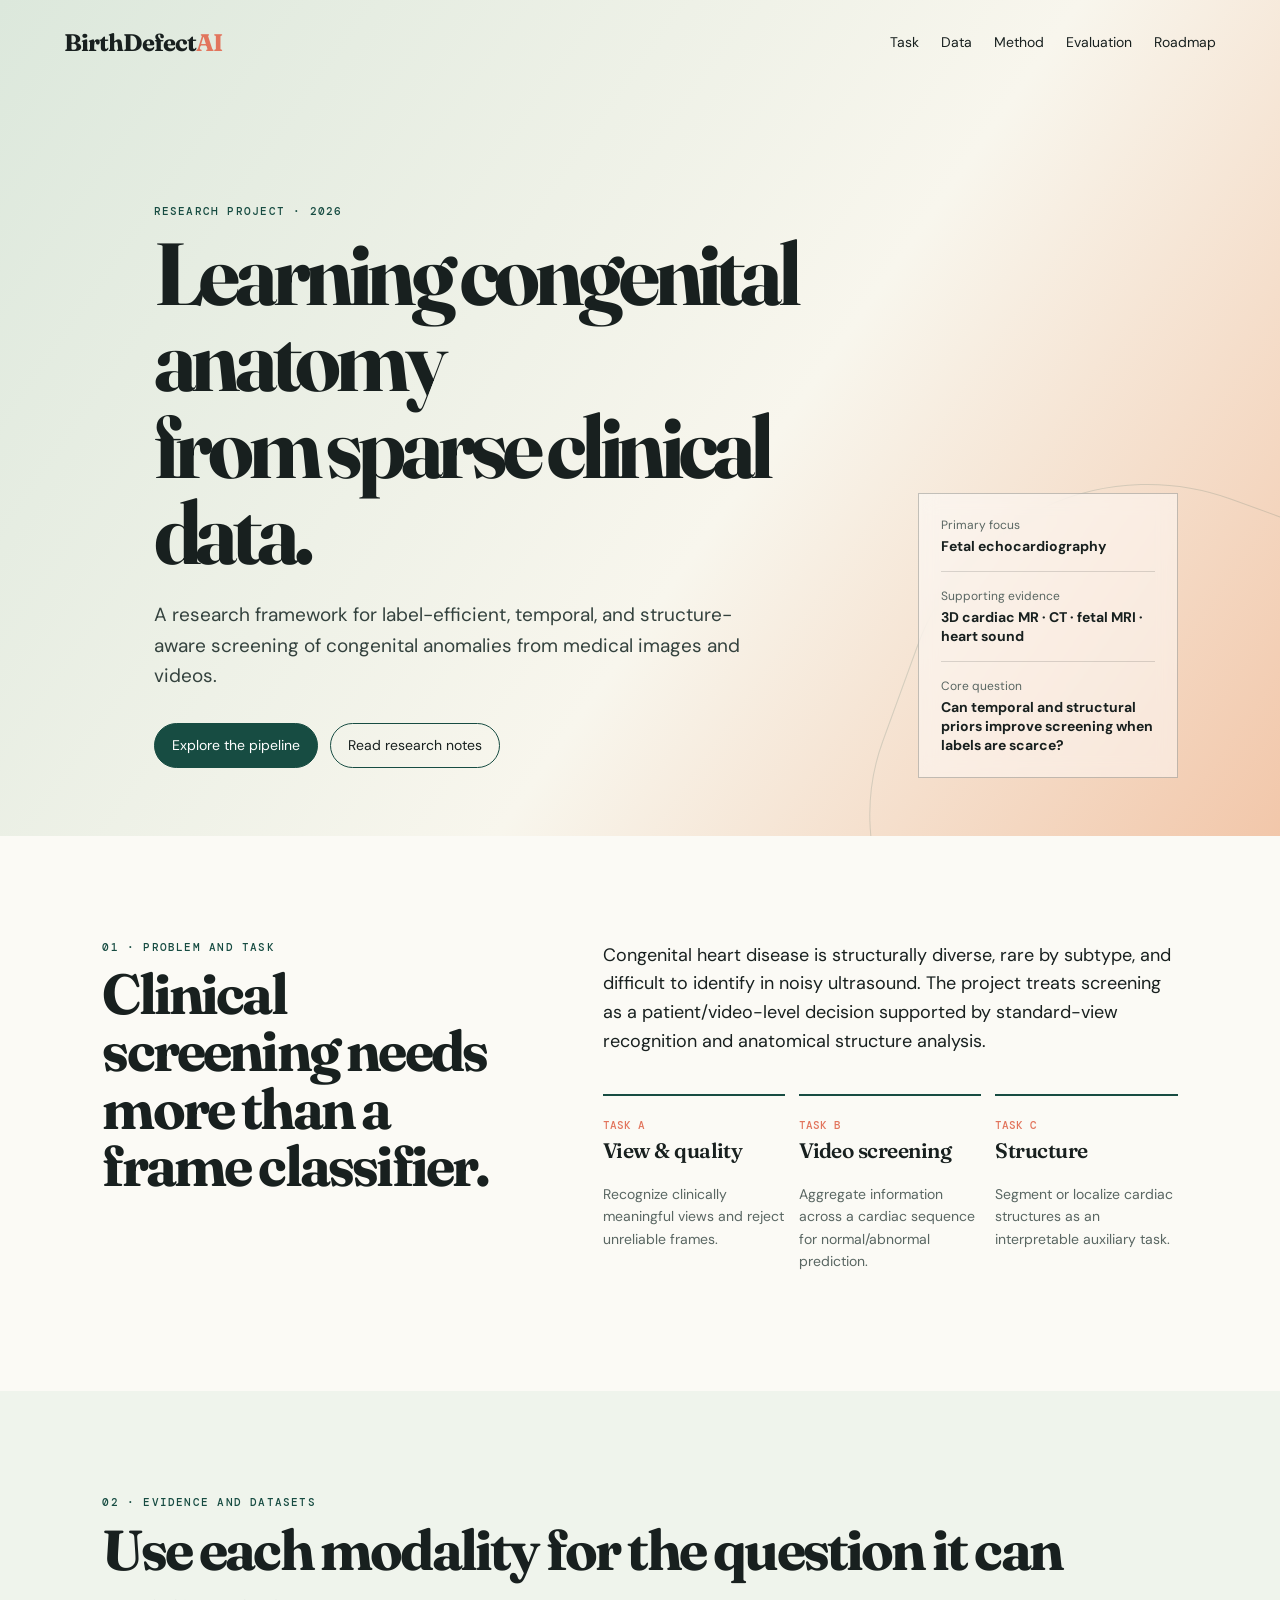
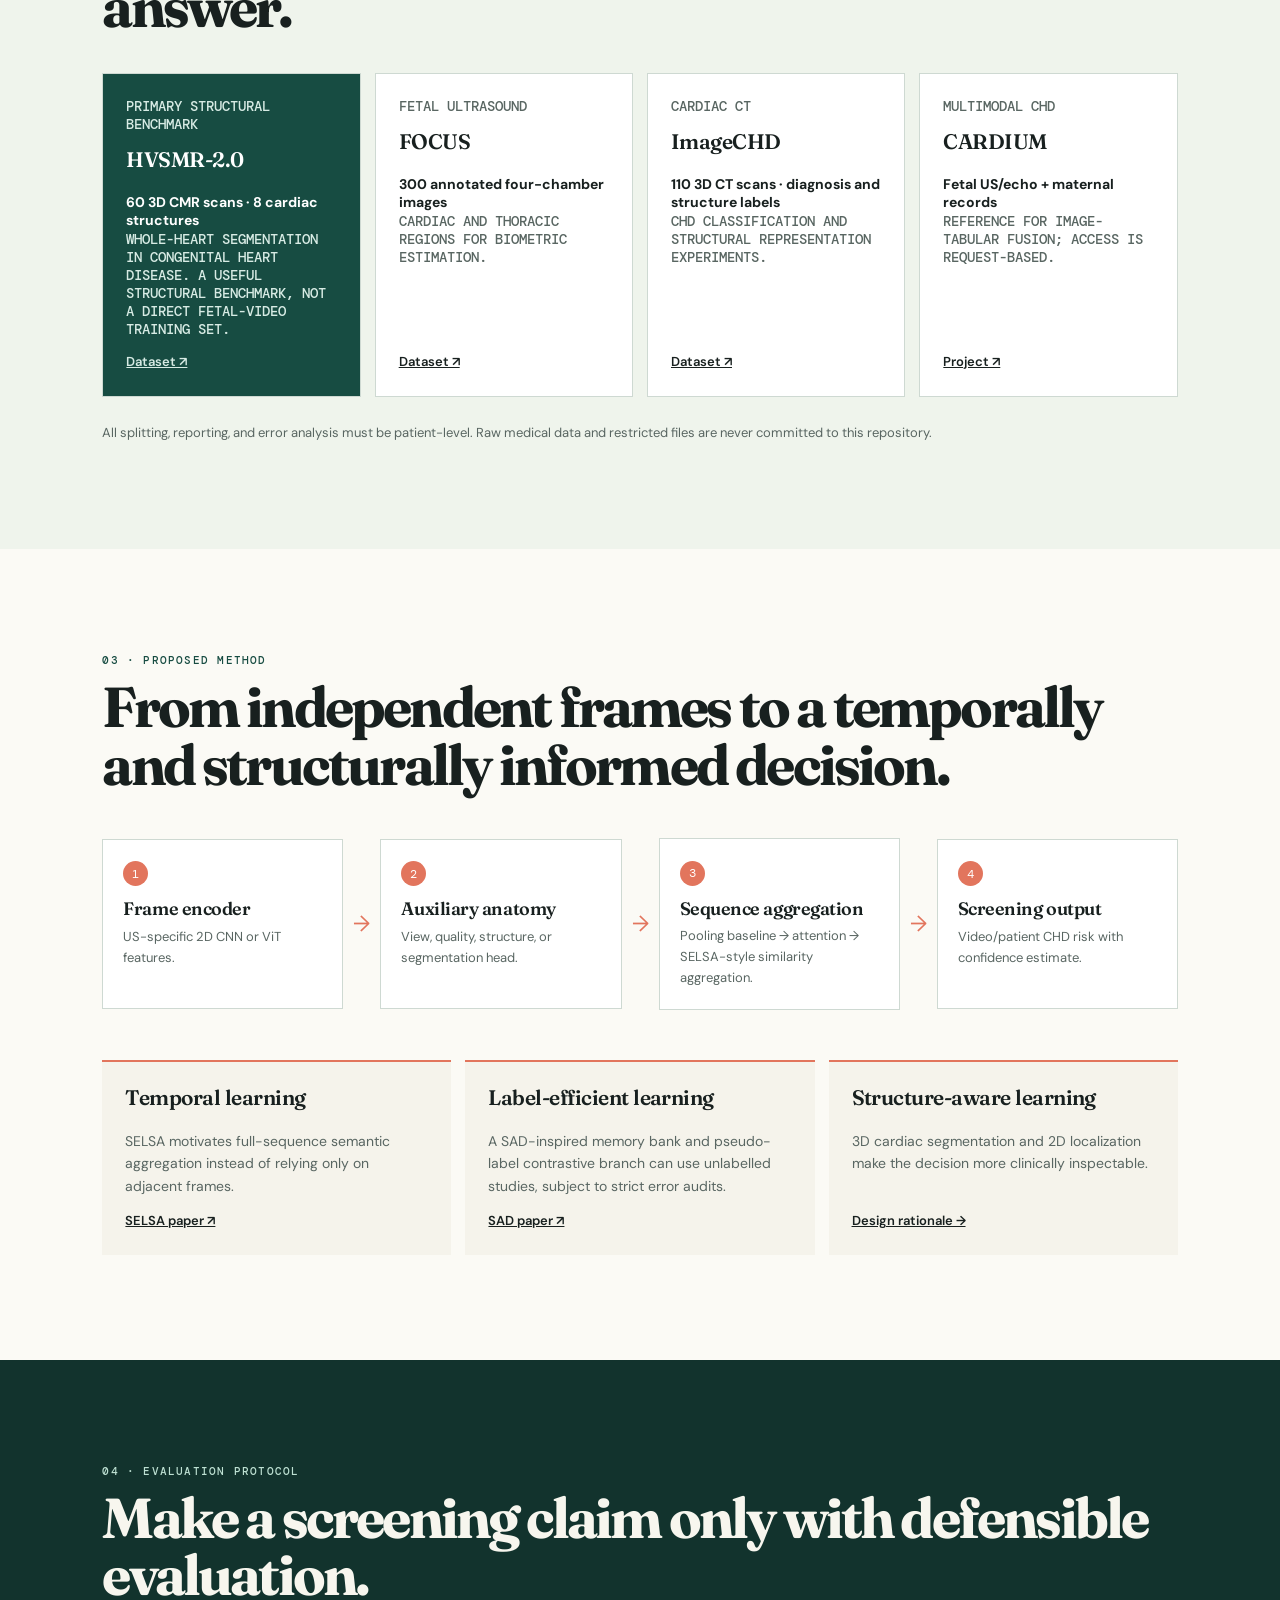
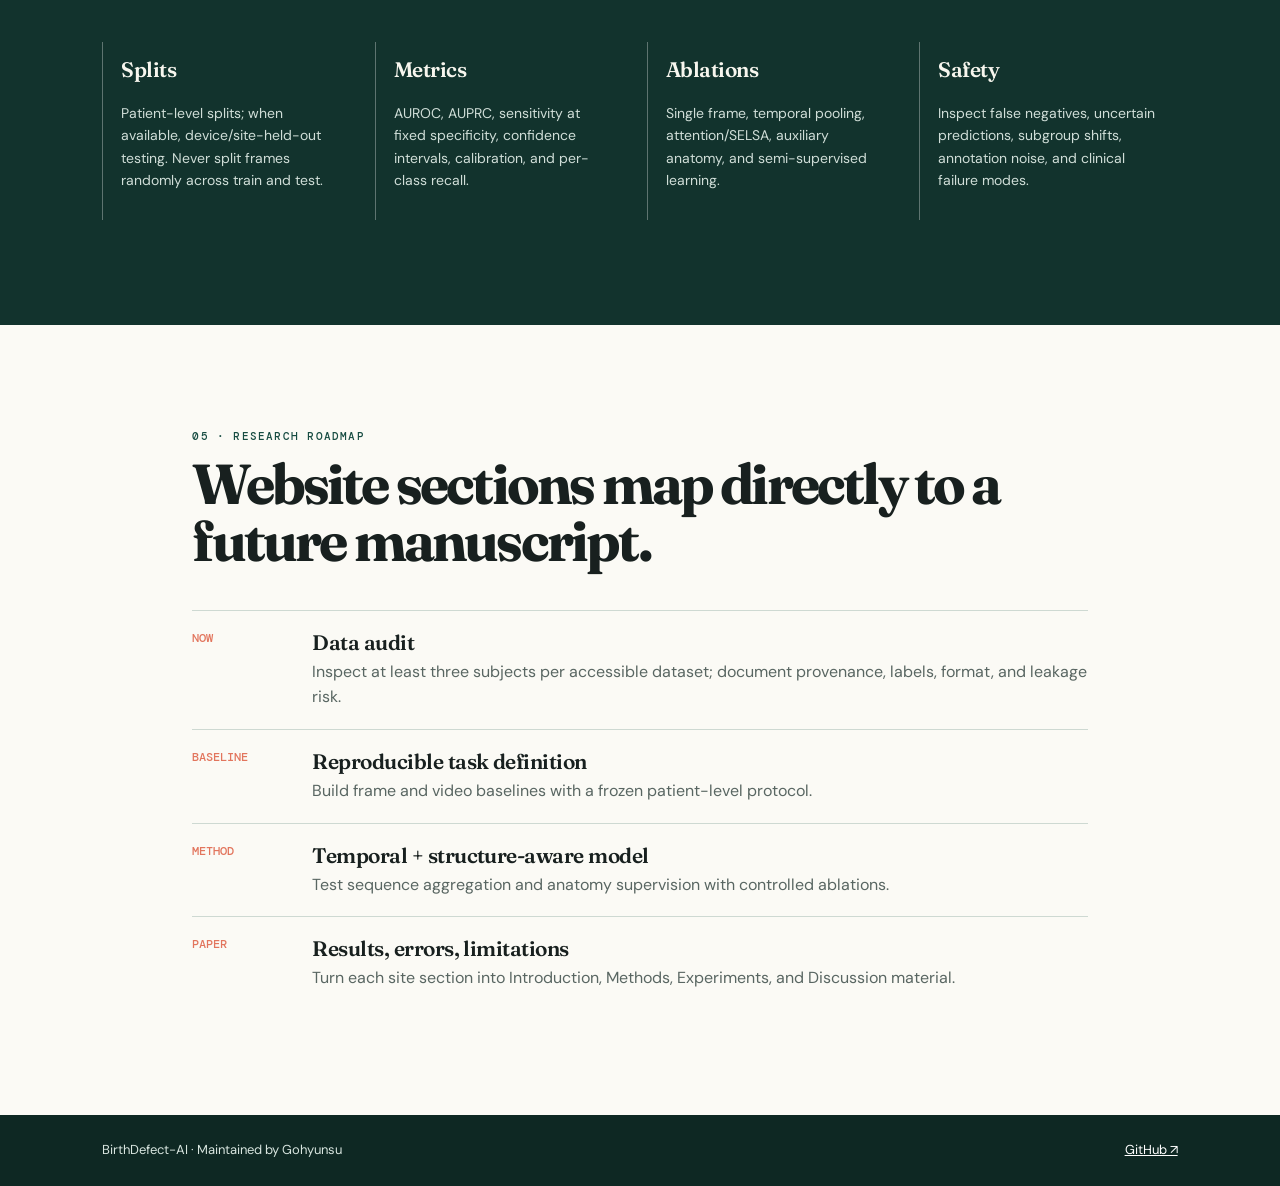
==== index.html @ b7d5a589 "Initial BirthDefect research website" ====
<!doctype html>
<html lang="en">
  <head>
    <meta charset="utf-8" />
    <meta name="viewport" content="width=device-width, initial-scale=1" />
    <meta name="description" content="BirthDefect: multimodal AI for congenital anomaly screening and structural analysis." />
    <title>BirthDefect — Research Project</title>
    <link rel="stylesheet" href="styles.css" />
  </head>
  <body>
    <header class="hero" id="top">
      <nav aria-label="Main navigation">
        <a class="wordmark" href="#top">BirthDefect<span>AI</span></a>
        <div class="nav-links">
          <a href="#task">Task</a>
          <a href="#data">Data</a>
          <a href="#method">Method</a>
          <a href="#evaluation">Evaluation</a>
          <a href="#roadmap">Roadmap</a>
        </div>
      </nav>
      <div class="hero-copy">
        <p class="eyebrow">Research project · 2026</p>
        <h1>Learning congenital anatomy<br />from sparse clinical data.</h1>
        <p class="lede">A research framework for label-efficient, temporal, and structure-aware screening of congenital anomalies from medical images and videos.</p>
        <div class="actions">
          <a class="button primary" href="#method">Explore the pipeline</a>
          <a class="button" href="research.html">Read research notes</a>
        </div>
      </div>
      <aside class="hero-card" aria-label="Project summary">
        <p>Primary focus</p>
        <strong>Fetal echocardiography</strong>
        <hr />
        <p>Supporting evidence</p>
        <strong>3D cardiac MR · CT · fetal MRI · heart sound</strong>
        <hr />
        <p>Core question</p>
        <strong>Can temporal and structural priors improve screening when labels are scarce?</strong>
      </aside>
    </header>

    <main>
      <section id="task" class="section two-column">
        <div>
          <p class="eyebrow">01 · Problem and task</p>
          <h2>Clinical screening needs more than a frame classifier.</h2>
        </div>
        <div>
          <p>Congenital heart disease is structurally diverse, rare by subtype, and difficult to identify in noisy ultrasound. The project treats screening as a patient/video-level decision supported by standard-view recognition and anatomical structure analysis.</p>
          <div class="task-grid">
            <article><span>Task A</span><h3>View & quality</h3><p>Recognize clinically meaningful views and reject unreliable frames.</p></article>
            <article><span>Task B</span><h3>Video screening</h3><p>Aggregate information across a cardiac sequence for normal/abnormal prediction.</p></article>
            <article><span>Task C</span><h3>Structure</h3><p>Segment or localize cardiac structures as an interpretable auxiliary task.</p></article>
          </div>
        </div>
      </section>

      <section id="data" class="section pale">
        <p class="eyebrow">02 · Evidence and datasets</p>
        <h2>Use each modality for the question it can answer.</h2>
        <div class="dataset-grid">
          <article class="dataset featured"><p>Primary structural benchmark</p><h3>HVSMR-2.0</h3><strong>60 3D CMR scans · 8 cardiac structures</strong><p>Whole-heart segmentation in congenital heart disease. A useful structural benchmark, not a direct fetal-video training set.</p><a href="https://figshare.com/collections/HVSMR-2_0_A_3D_cardiovascular_MR_dataset_for_whole-heart_segmentation_in_congenital_heart_disease/7074755">Dataset ↗</a></article>
          <article class="dataset"><p>Fetal ultrasound</p><h3>FOCUS</h3><strong>300 annotated four-chamber images</strong><p>Cardiac and thoracic regions for biometric estimation.</p><a href="https://zenodo.org/records/14597550">Dataset ↗</a></article>
          <article class="dataset"><p>Cardiac CT</p><h3>ImageCHD</h3><strong>110 3D CT scans · diagnosis and structure labels</strong><p>CHD classification and structural representation experiments.</p><a href="https://www.kaggle.com/datasets/xiaoweixumedicalai/imagechd">Dataset ↗</a></article>
          <article class="dataset"><p>Multimodal CHD</p><h3>CARDIUM</h3><strong>Fetal US/echo + maternal records</strong><p>Reference for image-tabular fusion; access is request-based.</p><a href="https://bcv-uniandes.github.io/CardiumPage/">Project ↗</a></article>
        </div>
        <p class="note">All splitting, reporting, and error analysis must be patient-level. Raw medical data and restricted files are never committed to this repository.</p>
      </section>

      <section id="method" class="section">
        <p class="eyebrow">03 · Proposed method</p>
        <h2>From independent frames to a temporally and structurally informed decision.</h2>
        <div class="pipeline" role="img" aria-label="Frame encoder to temporal aggregation and prediction pipeline">
          <div><b>1</b><h3>Frame encoder</h3><p>US-specific 2D CNN or ViT features.</p></div>
          <i>→</i>
          <div><b>2</b><h3>Auxiliary anatomy</h3><p>View, quality, structure, or segmentation head.</p></div>
          <i>→</i>
          <div><b>3</b><h3>Sequence aggregation</h3><p>Pooling baseline → attention → SELSA-style similarity aggregation.</p></div>
          <i>→</i>
          <div><b>4</b><h3>Screening output</h3><p>Video/patient CHD risk with confidence estimate.</p></div>
        </div>
        <div class="method-notes">
          <article><h3>Temporal learning</h3><p>SELSA motivates full-sequence semantic aggregation instead of relying only on adjacent frames.</p><a href="https://arxiv.org/abs/1907.06390">SELSA paper ↗</a></article>
          <article><h3>Label-efficient learning</h3><p>A SAD-inspired memory bank and pseudo-label contrastive branch can use unlabelled studies, subject to strict error audits.</p><a href="https://arxiv.org/abs/2305.13573">SAD paper ↗</a></article>
          <article><h3>Structure-aware learning</h3><p>3D cardiac segmentation and 2D localization make the decision more clinically inspectable.</p><a href="research.html">Design rationale →</a></article>
        </div>
      </section>

      <section id="evaluation" class="section dark">
        <p class="eyebrow">04 · Evaluation protocol</p>
        <h2>Make a screening claim only with defensible evaluation.</h2>
        <div class="metric-grid">
          <article><h3>Splits</h3><p>Patient-level splits; when available, device/site-held-out testing. Never split frames randomly across train and test.</p></article>
          <article><h3>Metrics</h3><p>AUROC, AUPRC, sensitivity at fixed specificity, confidence intervals, calibration, and per-class recall.</p></article>
          <article><h3>Ablations</h3><p>Single frame, temporal pooling, attention/SELSA, auxiliary anatomy, and semi-supervised learning.</p></article>
          <article><h3>Safety</h3><p>Inspect false negatives, uncertain predictions, subgroup shifts, annotation noise, and clinical failure modes.</p></article>
        </div>
      </section>

      <section id="roadmap" class="section roadmap">
        <p class="eyebrow">05 · Research roadmap</p>
        <h2>Website sections map directly to a future manuscript.</h2>
        <ol>
          <li><span>Now</span><div><h3>Data audit</h3><p>Inspect at least three subjects per accessible dataset; document provenance, labels, format, and leakage risk.</p></div></li>
          <li><span>Baseline</span><div><h3>Reproducible task definition</h3><p>Build frame and video baselines with a frozen patient-level protocol.</p></div></li>
          <li><span>Method</span><div><h3>Temporal + structure-aware model</h3><p>Test sequence aggregation and anatomy supervision with controlled ablations.</p></div></li>
          <li><span>Paper</span><div><h3>Results, errors, limitations</h3><p>Turn each site section into Introduction, Methods, Experiments, and Discussion material.</p></div></li>
        </ol>
      </section>
    </main>
    <footer><span>BirthDefect-AI · Maintained by Gohyunsu</span><a href="https://github.com/gohyunsu/birthdefect">GitHub ↗</a></footer>
  </body>
</html>
---- styles.css ----
@import url('https://fonts.googleapis.com/css2?family=DM+Mono:wght@400;500&family=DM+Sans:opsz,wght@9..40,400;9..40,500;9..40,600;9..40,700&family=Fraunces:opsz,wght@9..144,600;9..144,700&display=swap');

:root { --ink:#18201f; --muted:#596662; --paper:#fbfaf5; --sage:#dce8dc; --green:#174c42; --coral:#e2755d; --line:#ced9d2; --dark:#12332d; }
* { box-sizing:border-box; } html { scroll-behavior:smooth; } body { margin:0; color:var(--ink); background:var(--paper); font:16px/1.6 "DM Sans",sans-serif; } a { color:inherit; } .hero { min-height:680px; padding:28px max(5vw,32px) 68px; background:linear-gradient(125deg,#dce8dc 0%,#f8f6ed 58%,#f2c7aa 100%); position:relative; overflow:hidden; } .hero:after { content:""; position:absolute; width:560px; height:560px; border:1px solid rgba(23,76,66,.15); border-radius:48% 52% 58% 42%; right:-170px; bottom:-220px; transform:rotate(20deg); } nav { display:flex; justify-content:space-between; align-items:center; position:relative; z-index:1; } .wordmark { font:700 24px Fraunces,serif; text-decoration:none; letter-spacing:-.04em; } .wordmark span { color:var(--coral); } .nav-links { display:flex; gap:22px; font-size:14px; } .nav-links a { text-decoration:none; } .hero-copy { max-width:780px; margin:148px 0 0 7vw; position:relative; z-index:1; } .eyebrow { color:var(--green); font:500 11px/1.2 "DM Mono",monospace; letter-spacing:.11em; text-transform:uppercase; } h1,h2,h3,p { margin-top:0; } h1 { font:700 clamp(48px,7vw,88px)/.98 Fraunces,serif; letter-spacing:-.06em; margin:12px 0 25px; } h2 { font:700 clamp(34px,4.4vw,58px)/1.02 Fraunces,serif; letter-spacing:-.05em; margin:10px 0 24px; } h3 { font:600 21px/1.15 Fraunces,serif; letter-spacing:-.025em; } .lede { max-width:600px; font-size:19px; color:#34423e; } .actions { display:flex; gap:12px; margin-top:32px; } .button { border:1px solid var(--green); border-radius:99px; padding:10px 17px; font-size:14px; text-decoration:none; } .button.primary { color:#fff; background:var(--green); } .hero-card { position:absolute; z-index:1; right:8vw; bottom:58px; width:260px; padding:22px; border:1px solid rgba(24,32,31,.25); background:rgba(255,255,255,.48); backdrop-filter:blur(9px); } .hero-card p { margin-bottom:2px; color:var(--muted); font-size:12px; } .hero-card strong { display:block; font-size:14px; line-height:1.35; } hr { border:0; border-top:1px solid rgba(24,32,31,.15); margin:15px 0; } .section { padding:105px max(8vw,32px); } .two-column { display:grid; grid-template-columns:.9fr 1.3fr; gap:8vw; } .two-column > div:nth-child(2) { font-size:18px; } .task-grid,.dataset-grid,.method-notes,.metric-grid { display:grid; gap:14px; } .task-grid { grid-template-columns:repeat(3,1fr); margin-top:38px; } .task-grid article { padding-top:13px; border-top:2px solid var(--green); } .task-grid span,.dataset > p { color:var(--coral); font:500 11px "DM Mono",monospace; text-transform:uppercase; } .task-grid p,.dataset p,.method-notes p,.metric-grid p { color:var(--muted); font-size:14px; } .pale { background:#eff4ec; } .dataset-grid { grid-template-columns:repeat(4,1fr); margin-top:38px; } .dataset { min-height:280px; padding:23px; background:#fff; border:1px solid var(--line); display:flex; flex-direction:column; } .dataset.featured { background:var(--green); color:#fff; } .dataset.featured p,.dataset.featured a { color:#d7ebe4; } .dataset strong { font-size:14px; line-height:1.35; } .dataset a,.method-notes a { margin-top:auto; font-size:13px; font-weight:600; } .note { margin:26px 0 0; color:var(--muted); font-size:13px; } .pipeline { display:grid; grid-template-columns:1fr auto 1fr auto 1fr auto 1fr; align-items:center; max-width:1170px; margin:45px auto 50px; } .pipeline div { min-height:170px; padding:20px; background:#fff; border:1px solid var(--line); } .pipeline b { display:inline-grid; place-items:center; width:25px; height:25px; color:#fff; background:var(--coral); border-radius:50%; font:12px "DM Mono",monospace; } .pipeline h3 { margin:13px 0 7px; font-size:18px; } .pipeline p { margin:0; color:var(--muted); font-size:13px; } .pipeline i { padding:0 10px; color:var(--coral); font-size:22px; font-style:normal; } .method-notes { grid-template-columns:repeat(3,1fr); } .method-notes article { min-height:190px; padding:23px; border-top:2px solid var(--coral); background:#f5f3eb; display:flex; flex-direction:column; } .dark { color:#f7f6ee; background:var(--dark); } .dark .eyebrow { color:#bde0d2; } .metric-grid { grid-template-columns:repeat(4,1fr); margin-top:38px; } .metric-grid article { padding:15px 18px; border-left:1px solid rgba(255,255,255,.32); } .metric-grid p { color:#d0ded8; } .roadmap { max-width:1100px; margin:auto; } ol { margin:40px 0 0; padding:0; list-style:none; } ol li { display:grid; grid-template-columns:120px 1fr; padding:19px 0; border-top:1px solid var(--line); } ol span { color:var(--coral); font:500 12px "DM Mono",monospace; text-transform:uppercase; } ol h3 { margin:0 0 5px; } ol p { margin:0; color:var(--muted); } footer { display:flex; justify-content:space-between; padding:25px 8vw; color:#d8e5df; background:#0e2823; font-size:13px; } footer a { color:#fff; }
@media (max-width:850px) { .nav-links { display:none; } .hero { min-height:640px; } .hero-copy { margin:100px 0 0; } .hero-card { display:none; } .two-column { grid-template-columns:1fr; gap:12px; } .task-grid,.dataset-grid,.method-notes,.metric-grid { grid-template-columns:1fr 1fr; } .pipeline { grid-template-columns:1fr; gap:6px; } .pipeline i { transform:rotate(90deg); text-align:center; } }
@media (max-width:540px) { .section { padding:72px 24px; } h1 { font-size:49px; } .task-grid,.dataset-grid,.method-notes,.metric-grid { grid-template-columns:1fr; } .actions { align-items:flex-start; flex-direction:column; } footer { padding:22px 24px; } }
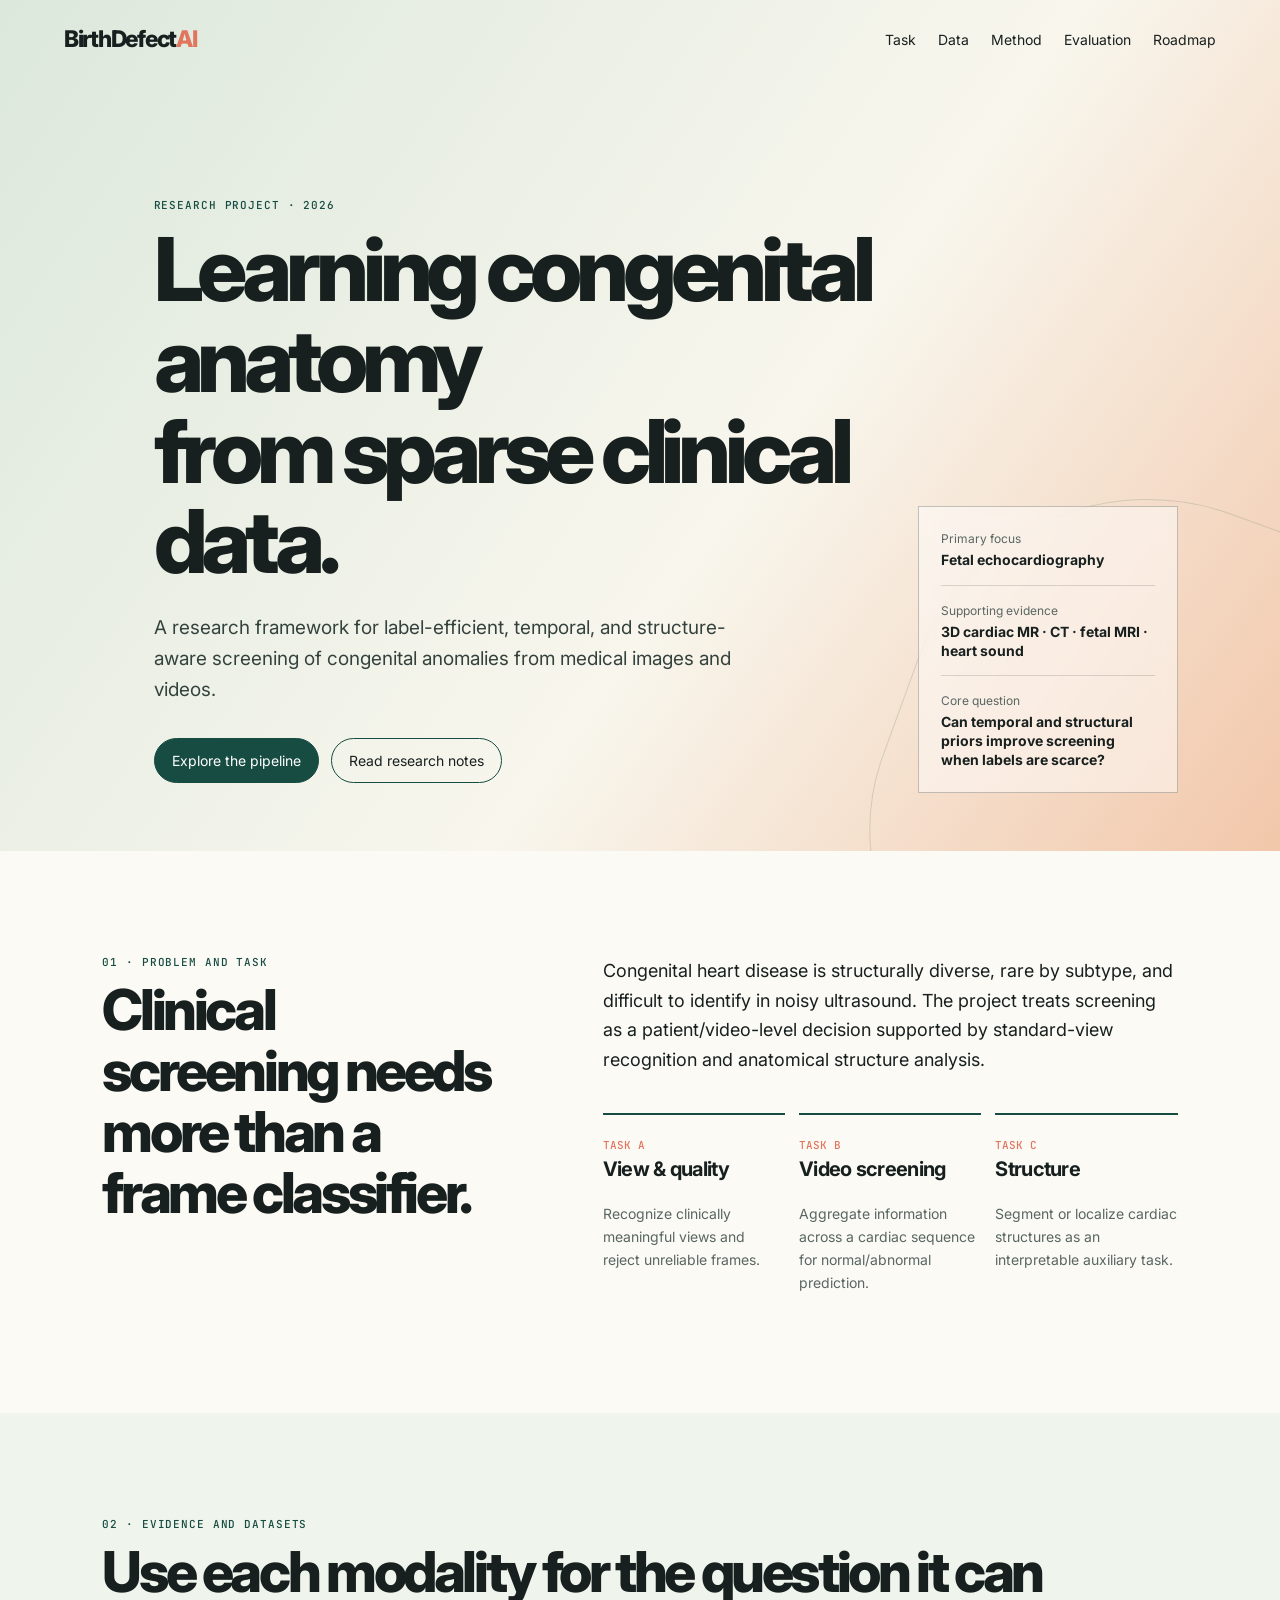
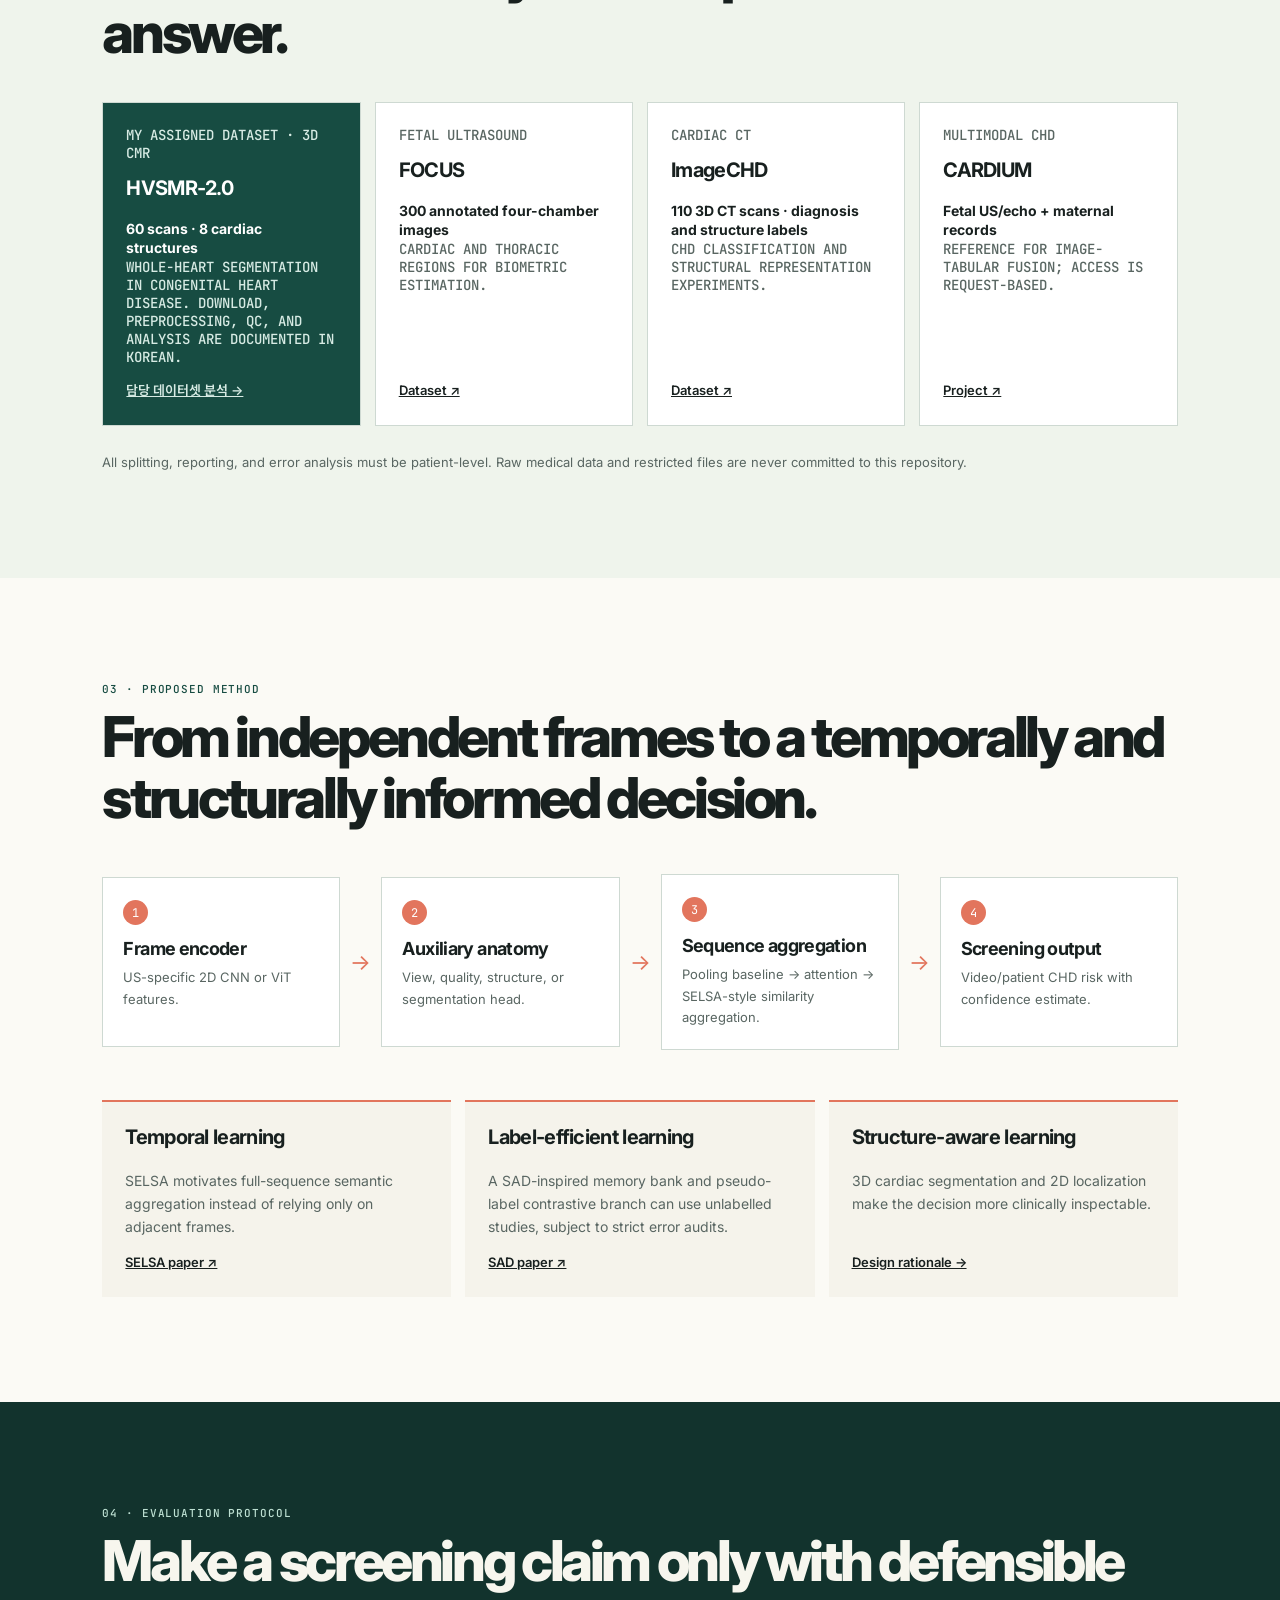
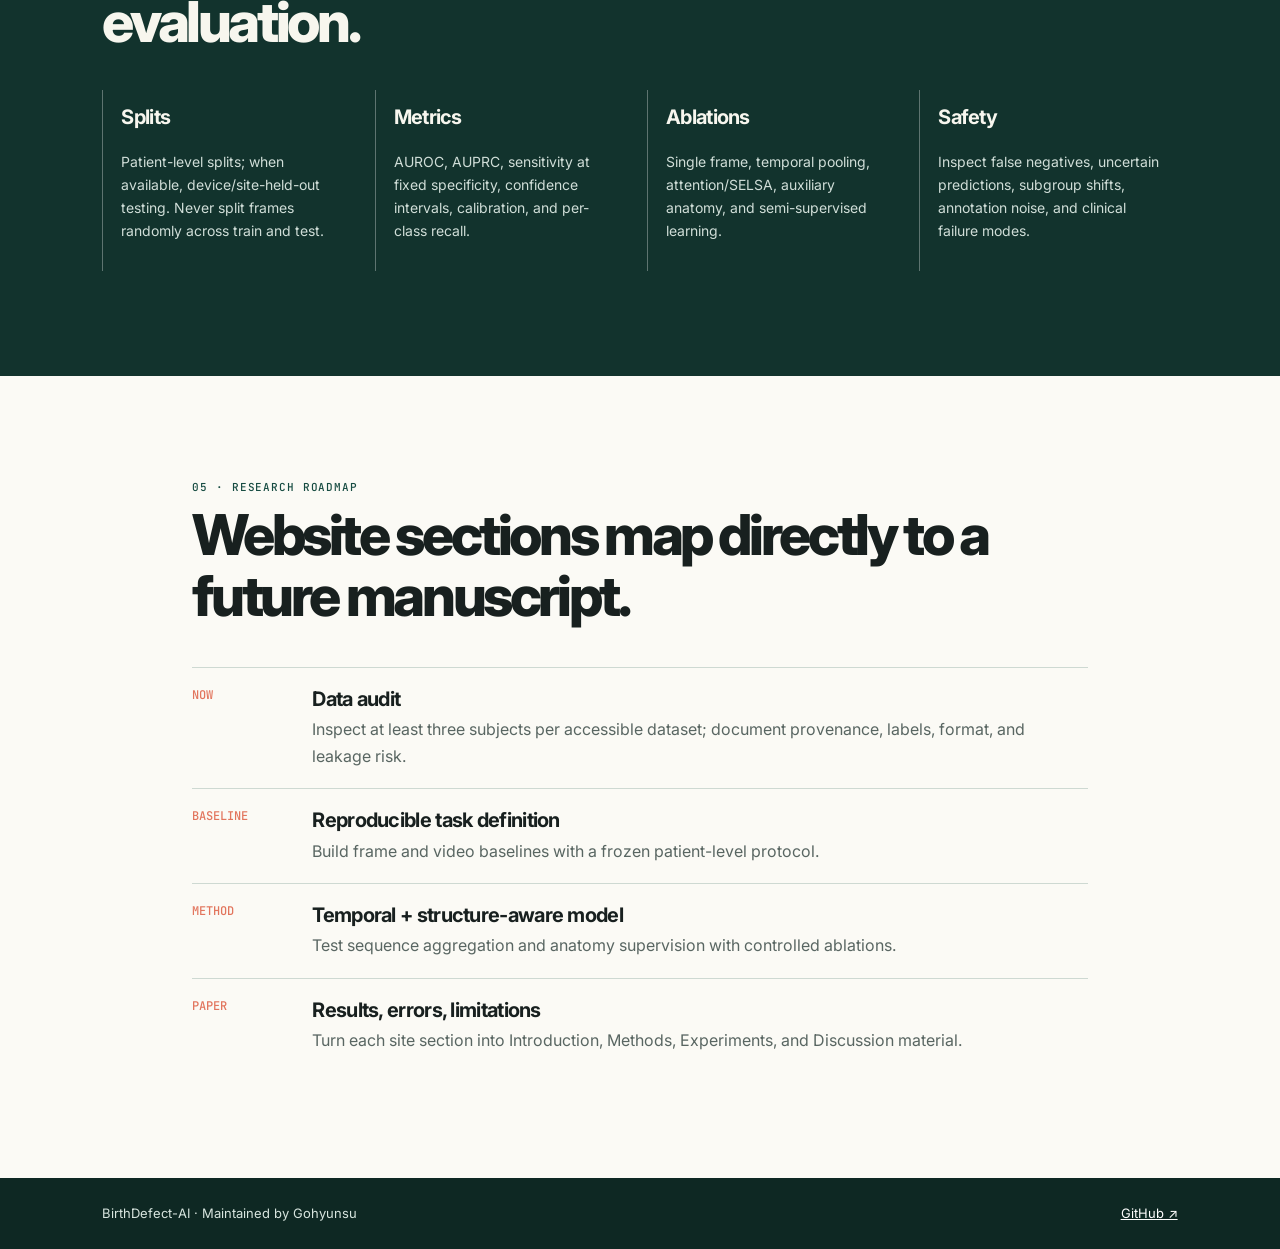
==== commit 87d2e966: "Add Korean HVSMR dataset analysis page" ====
--- a/index.html
+++ b/index.html
@@ -60,7 +60,7 @@
         <p class="eyebrow">02 · Evidence and datasets</p>
         <h2>Use each modality for the question it can answer.</h2>
         <div class="dataset-grid">
-          <article class="dataset featured"><p>Primary structural benchmark</p><h3>HVSMR-2.0</h3><strong>60 3D CMR scans · 8 cardiac structures</strong><p>Whole-heart segmentation in congenital heart disease. A useful structural benchmark, not a direct fetal-video training set.</p><a href="https://figshare.com/collections/HVSMR-2_0_A_3D_cardiovascular_MR_dataset_for_whole-heart_segmentation_in_congenital_heart_disease/7074755">Dataset ↗</a></article>
+          <article class="dataset featured"><p>My assigned dataset · 3D CMR</p><h3>HVSMR-2.0</h3><strong>60 scans · 8 cardiac structures</strong><p>Whole-heart segmentation in congenital heart disease. Download, preprocessing, QC, and analysis are documented in Korean.</p><a href="hvsmr.html">담당 데이터셋 분석 →</a></article>
           <article class="dataset"><p>Fetal ultrasound</p><h3>FOCUS</h3><strong>300 annotated four-chamber images</strong><p>Cardiac and thoracic regions for biometric estimation.</p><a href="https://zenodo.org/records/14597550">Dataset ↗</a></article>
           <article class="dataset"><p>Cardiac CT</p><h3>ImageCHD</h3><strong>110 3D CT scans · diagnosis and structure labels</strong><p>CHD classification and structural representation experiments.</p><a href="https://www.kaggle.com/datasets/xiaoweixumedicalai/imagechd">Dataset ↗</a></article>
           <article class="dataset"><p>Multimodal CHD</p><h3>CARDIUM</h3><strong>Fetal US/echo + maternal records</strong><p>Reference for image-tabular fusion; access is request-based.</p><a href="https://bcv-uniandes.github.io/CardiumPage/">Project ↗</a></article>
--- a/styles.css
+++ b/styles.css
@@ -1,6 +1,11 @@
-@import url('https://fonts.googleapis.com/css2?family=DM+Mono:wght@400;500&family=DM+Sans:opsz,wght@9..40,400;9..40,500;9..40,600;9..40,700&family=Fraunces:opsz,wght@9..144,600;9..144,700&display=swap');
+@import url('https://fonts.googleapis.com/css2?family=Inter:wght@400;500;600;700;800&family=Noto+Sans+KR:wght@400;500;600;700&family=JetBrains+Mono:wght@400;500&display=swap');
 
 :root { --ink:#18201f; --muted:#596662; --paper:#fbfaf5; --sage:#dce8dc; --green:#174c42; --coral:#e2755d; --line:#ced9d2; --dark:#12332d; }
-* { box-sizing:border-box; } html { scroll-behavior:smooth; } body { margin:0; color:var(--ink); background:var(--paper); font:16px/1.6 "DM Sans",sans-serif; } a { color:inherit; } .hero { min-height:680px; padding:28px max(5vw,32px) 68px; background:linear-gradient(125deg,#dce8dc 0%,#f8f6ed 58%,#f2c7aa 100%); position:relative; overflow:hidden; } .hero:after { content:""; position:absolute; width:560px; height:560px; border:1px solid rgba(23,76,66,.15); border-radius:48% 52% 58% 42%; right:-170px; bottom:-220px; transform:rotate(20deg); } nav { display:flex; justify-content:space-between; align-items:center; position:relative; z-index:1; } .wordmark { font:700 24px Fraunces,serif; text-decoration:none; letter-spacing:-.04em; } .wordmark span { color:var(--coral); } .nav-links { display:flex; gap:22px; font-size:14px; } .nav-links a { text-decoration:none; } .hero-copy { max-width:780px; margin:148px 0 0 7vw; position:relative; z-index:1; } .eyebrow { color:var(--green); font:500 11px/1.2 "DM Mono",monospace; letter-spacing:.11em; text-transform:uppercase; } h1,h2,h3,p { margin-top:0; } h1 { font:700 clamp(48px,7vw,88px)/.98 Fraunces,serif; letter-spacing:-.06em; margin:12px 0 25px; } h2 { font:700 clamp(34px,4.4vw,58px)/1.02 Fraunces,serif; letter-spacing:-.05em; margin:10px 0 24px; } h3 { font:600 21px/1.15 Fraunces,serif; letter-spacing:-.025em; } .lede { max-width:600px; font-size:19px; color:#34423e; } .actions { display:flex; gap:12px; margin-top:32px; } .button { border:1px solid var(--green); border-radius:99px; padding:10px 17px; font-size:14px; text-decoration:none; } .button.primary { color:#fff; background:var(--green); } .hero-card { position:absolute; z-index:1; right:8vw; bottom:58px; width:260px; padding:22px; border:1px solid rgba(24,32,31,.25); background:rgba(255,255,255,.48); backdrop-filter:blur(9px); } .hero-card p { margin-bottom:2px; color:var(--muted); font-size:12px; } .hero-card strong { display:block; font-size:14px; line-height:1.35; } hr { border:0; border-top:1px solid rgba(24,32,31,.15); margin:15px 0; } .section { padding:105px max(8vw,32px); } .two-column { display:grid; grid-template-columns:.9fr 1.3fr; gap:8vw; } .two-column > div:nth-child(2) { font-size:18px; } .task-grid,.dataset-grid,.method-notes,.metric-grid { display:grid; gap:14px; } .task-grid { grid-template-columns:repeat(3,1fr); margin-top:38px; } .task-grid article { padding-top:13px; border-top:2px solid var(--green); } .task-grid span,.dataset > p { color:var(--coral); font:500 11px "DM Mono",monospace; text-transform:uppercase; } .task-grid p,.dataset p,.method-notes p,.metric-grid p { color:var(--muted); font-size:14px; } .pale { background:#eff4ec; } .dataset-grid { grid-template-columns:repeat(4,1fr); margin-top:38px; } .dataset { min-height:280px; padding:23px; background:#fff; border:1px solid var(--line); display:flex; flex-direction:column; } .dataset.featured { background:var(--green); color:#fff; } .dataset.featured p,.dataset.featured a { color:#d7ebe4; } .dataset strong { font-size:14px; line-height:1.35; } .dataset a,.method-notes a { margin-top:auto; font-size:13px; font-weight:600; } .note { margin:26px 0 0; color:var(--muted); font-size:13px; } .pipeline { display:grid; grid-template-columns:1fr auto 1fr auto 1fr auto 1fr; align-items:center; max-width:1170px; margin:45px auto 50px; } .pipeline div { min-height:170px; padding:20px; background:#fff; border:1px solid var(--line); } .pipeline b { display:inline-grid; place-items:center; width:25px; height:25px; color:#fff; background:var(--coral); border-radius:50%; font:12px "DM Mono",monospace; } .pipeline h3 { margin:13px 0 7px; font-size:18px; } .pipeline p { margin:0; color:var(--muted); font-size:13px; } .pipeline i { padding:0 10px; color:var(--coral); font-size:22px; font-style:normal; } .method-notes { grid-template-columns:repeat(3,1fr); } .method-notes article { min-height:190px; padding:23px; border-top:2px solid var(--coral); background:#f5f3eb; display:flex; flex-direction:column; } .dark { color:#f7f6ee; background:var(--dark); } .dark .eyebrow { color:#bde0d2; } .metric-grid { grid-template-columns:repeat(4,1fr); margin-top:38px; } .metric-grid article { padding:15px 18px; border-left:1px solid rgba(255,255,255,.32); } .metric-grid p { color:#d0ded8; } .roadmap { max-width:1100px; margin:auto; } ol { margin:40px 0 0; padding:0; list-style:none; } ol li { display:grid; grid-template-columns:120px 1fr; padding:19px 0; border-top:1px solid var(--line); } ol span { color:var(--coral); font:500 12px "DM Mono",monospace; text-transform:uppercase; } ol h3 { margin:0 0 5px; } ol p { margin:0; color:var(--muted); } footer { display:flex; justify-content:space-between; padding:25px 8vw; color:#d8e5df; background:#0e2823; font-size:13px; } footer a { color:#fff; }
+* { box-sizing:border-box; } html { scroll-behavior:smooth; } body { margin:0; color:var(--ink); background:var(--paper); font:16px/1.65 Inter,"Noto Sans KR",sans-serif; } a { color:inherit; } .hero { min-height:680px; padding:28px max(5vw,32px) 68px; background:linear-gradient(125deg,#dce8dc 0%,#f8f6ed 58%,#f2c7aa 100%); position:relative; overflow:hidden; } .hero:after { content:""; position:absolute; width:560px; height:560px; border:1px solid rgba(23,76,66,.15); border-radius:48% 52% 58% 42%; right:-170px; bottom:-220px; transform:rotate(20deg); } nav { display:flex; justify-content:space-between; align-items:center; position:relative; z-index:1; } .wordmark { font:800 23px/1 Inter,"Noto Sans KR",sans-serif; text-decoration:none; letter-spacing:-.055em; } .wordmark span { color:var(--coral); } .nav-links { display:flex; gap:22px; font-size:14px; } .nav-links a { text-decoration:none; } .hero-copy { max-width:780px; margin:148px 0 0 7vw; position:relative; z-index:1; } .eyebrow { color:var(--green); font:500 11px/1.2 "JetBrains Mono",monospace; letter-spacing:.08em; text-transform:uppercase; } h1,h2,h3,p { margin-top:0; } h1 { font:800 clamp(48px,7vw,88px)/1.03 Inter,"Noto Sans KR",sans-serif; letter-spacing:-.07em; margin:12px 0 25px; } h2 { font:800 clamp(34px,4.4vw,58px)/1.08 Inter,"Noto Sans KR",sans-serif; letter-spacing:-.06em; margin:10px 0 24px; } h3 { font:700 20px/1.22 Inter,"Noto Sans KR",sans-serif; letter-spacing:-.035em; } .lede { max-width:600px; font-size:19px; color:#34423e; } .actions { display:flex; gap:12px; margin-top:32px; } .button { border:1px solid var(--green); border-radius:99px; padding:10px 17px; font-size:14px; text-decoration:none; } .button.primary { color:#fff; background:var(--green); } .hero-card { position:absolute; z-index:1; right:8vw; bottom:58px; width:260px; padding:22px; border:1px solid rgba(24,32,31,.25); background:rgba(255,255,255,.48); backdrop-filter:blur(9px); } .hero-card p { margin-bottom:2px; color:var(--muted); font-size:12px; } .hero-card strong { display:block; font-size:14px; line-height:1.35; } hr { border:0; border-top:1px solid rgba(24,32,31,.15); margin:15px 0; } .section { padding:105px max(8vw,32px); } .two-column { display:grid; grid-template-columns:.9fr 1.3fr; gap:8vw; } .two-column > div:nth-child(2) { font-size:18px; } .task-grid,.dataset-grid,.method-notes,.metric-grid { display:grid; gap:14px; } .task-grid { grid-template-columns:repeat(3,1fr); margin-top:38px; } .task-grid article { padding-top:13px; border-top:2px solid var(--green); } .task-grid span,.dataset > p { color:var(--coral); font:500 11px "JetBrains Mono",monospace; text-transform:uppercase; } .task-grid p,.dataset p,.method-notes p,.metric-grid p { color:var(--muted); font-size:14px; } .pale { background:#eff4ec; } .dataset-grid { grid-template-columns:repeat(4,1fr); margin-top:38px; } .dataset { min-height:280px; padding:23px; background:#fff; border:1px solid var(--line); display:flex; flex-direction:column; } .dataset.featured { background:var(--green); color:#fff; } .dataset.featured p,.dataset.featured a { color:#d7ebe4; } .dataset strong { font-size:14px; line-height:1.35; } .dataset a,.method-notes a { margin-top:auto; font-size:13px; font-weight:600; } .note { margin:26px 0 0; color:var(--muted); font-size:13px; } .pipeline { display:grid; grid-template-columns:1fr auto 1fr auto 1fr auto 1fr; align-items:center; max-width:1170px; margin:45px auto 50px; } .pipeline div { min-height:170px; padding:20px; background:#fff; border:1px solid var(--line); } .pipeline b { display:inline-grid; place-items:center; width:25px; height:25px; color:#fff; background:var(--coral); border-radius:50%; font:12px "JetBrains Mono",monospace; } .pipeline h3 { margin:13px 0 7px; font-size:18px; } .pipeline p { margin:0; color:var(--muted); font-size:13px; } .pipeline i { padding:0 10px; color:var(--coral); font-size:22px; font-style:normal; } .method-notes { grid-template-columns:repeat(3,1fr); } .method-notes article { min-height:190px; padding:23px; border-top:2px solid var(--coral); background:#f5f3eb; display:flex; flex-direction:column; } .dark { color:#f7f6ee; background:var(--dark); } .dark .eyebrow { color:#bde0d2; } .metric-grid { grid-template-columns:repeat(4,1fr); margin-top:38px; } .metric-grid article { padding:15px 18px; border-left:1px solid rgba(255,255,255,.32); } .metric-grid p { color:#d0ded8; } .roadmap { max-width:1100px; margin:auto; } ol { margin:40px 0 0; padding:0; list-style:none; } ol li { display:grid; grid-template-columns:120px 1fr; padding:19px 0; border-top:1px solid var(--line); } ol span { color:var(--coral); font:500 12px "JetBrains Mono",monospace; text-transform:uppercase; } ol h3 { margin:0 0 5px; } ol p { margin:0; color:var(--muted); } footer { display:flex; justify-content:space-between; padding:25px 8vw; color:#d8e5df; background:#0e2823; font-size:13px; } footer a { color:#fff; }
 @media (max-width:850px) { .nav-links { display:none; } .hero { min-height:640px; } .hero-copy { margin:100px 0 0; } .hero-card { display:none; } .two-column { grid-template-columns:1fr; gap:12px; } .task-grid,.dataset-grid,.method-notes,.metric-grid { grid-template-columns:1fr 1fr; } .pipeline { grid-template-columns:1fr; gap:6px; } .pipeline i { transform:rotate(90deg); text-align:center; } }
 @media (max-width:540px) { .section { padding:72px 24px; } h1 { font-size:49px; } .task-grid,.dataset-grid,.method-notes,.metric-grid { grid-template-columns:1fr; } .actions { align-items:flex-start; flex-direction:column; } footer { padding:22px 24px; } }
+
+/* HVSMR dataset report */
+.dataset-hero { min-height:650px; padding:28px max(5vw,32px) 0; color:#f7f6ee; background:linear-gradient(125deg,#103b34 0%,#174c42 47%,#597e73 100%); position:relative; overflow:hidden; }.dataset-hero:after { content:""; position:absolute; width:620px; height:620px; right:-150px; top:80px; border:1px solid rgba(255,255,255,.17); border-radius:44% 56% 53% 47%; transform:rotate(-26deg); }.dataset-hero .wordmark { color:#fff; }.dataset-hero .nav-links a { color:#e3efe9; }.dataset-hero-copy { max-width:780px; margin:115px 0 65px 7vw; position:relative; z-index:1; }.dataset-hero-copy h1 { margin-bottom:22px; }.dataset-hero-copy > p:not(.eyebrow) { max-width:650px; color:#dcebe5; font-size:18px; }.dataset-hero .eyebrow { color:#bde0d2; }.dataset-hero .button { border-color:#cde5da; color:#fff; }.dataset-hero .button.primary { color:var(--green); background:#fff; border-color:#fff; }.stat-ribbon { display:grid; grid-template-columns:repeat(4,1fr); max-width:1120px; margin:0 auto; position:relative; z-index:1; border-top:1px solid rgba(255,255,255,.25); }.stat-ribbon div { padding:23px 28px 27px; border-left:1px solid rgba(255,255,255,.25); }.stat-ribbon div:last-child { border-right:1px solid rgba(255,255,255,.25); }.stat-ribbon strong { display:block; font-size:27px; letter-spacing:-.06em; }.stat-ribbon span { color:#cde2d9; font-size:12px; }.korean-section p,.korean-section li { word-break:keep-all; }.intro-grid { display:grid; grid-template-columns:.8fr 1.35fr; gap:8vw; }.intro-grid > div:nth-child(2) { font-size:18px; }.fact-grid { display:grid; grid-template-columns:repeat(2,1fr); gap:12px; margin-top:30px; }.fact-grid article { padding:19px; background:#f1f2ec; border-left:2px solid var(--green); }.fact-grid span,.file-layout span { display:block; margin-bottom:9px; color:var(--coral); font:500 10px "JetBrains Mono",monospace; letter-spacing:.07em; }.fact-grid strong { font-size:17px; }.fact-grid p { margin:3px 0 0; color:var(--muted); font-size:13px; }.process-line { display:grid; grid-template-columns:repeat(5,1fr); gap:15px; margin-top:36px; }.process-line article { position:relative; padding:22px 17px 20px; background:#fff; border:1px solid var(--line); }.process-line b { display:inline-grid; width:26px; height:26px; place-items:center; color:#fff; border-radius:50%; background:var(--green); font:11px "JetBrains Mono",monospace; }.process-line h3 { margin:15px 0 9px; font-size:17px; }.process-line p { margin:0; color:var(--muted); font-size:13px; }.process-line code { word-break:break-all; font-size:10px; }.callout { margin:26px 0 0; padding:17px 19px; border-left:3px solid var(--coral); background:#fff9f2; font-size:14px; }.file-layout { display:grid; grid-template-columns:repeat(3,1fr); gap:14px; margin-top:38px; }.file-layout article { padding:23px; border-top:2px solid var(--coral); background:#f5f3eb; }.file-layout h3 { margin:0 0 9px; font-size:16px; word-break:break-word; }.file-layout p { margin:0; color:var(--muted); font-size:14px; }.preprocess-grid { display:grid; grid-template-columns:1fr 1fr; gap:20px; margin-top:20px; }.preprocess-grid > div { padding:26px; border:1px solid var(--line); }.preprocess-grid h3 { margin-bottom:15px; }.preprocess-grid ul { margin:0; padding-left:20px; }.preprocess-grid li { margin:8px 0; font-size:14px; }.code-card { display:flex; flex-direction:column; background:#102f29; color:#e5eee9; }.code-card p { color:#bfe0d4; font:11px "JetBrains Mono",monospace; text-transform:uppercase; letter-spacing:.08em; }.code-card code { display:block; overflow:auto; color:#fff; font:11px/1.7 "JetBrains Mono",monospace; white-space:pre; }.code-card a { margin-top:auto; color:#bfe0d4; font-size:13px; font-weight:600; }.result-grid { display:grid; grid-template-columns:repeat(4,1fr); gap:12px; margin-top:37px; }.result-grid article { min-height:130px; padding:22px; background:rgba(255,255,255,.08); border:1px solid rgba(255,255,255,.18); }.result-grid strong { display:block; margin-bottom:12px; font-size:22px; line-height:1.12; letter-spacing:-.045em; }.result-grid span { color:#cfe0d9; font-size:13px; }.result-note { max-width:790px; margin:23px 0 0; color:#d1e0da; font-size:14px; }.chart-section { max-width:1280px; margin:auto; }.chart-grid { display:grid; grid-template-columns:1fr 1fr; gap:25px; margin-top:38px; }.chart-grid figure { margin:0; padding:15px; background:#f1f2ec; }.chart-grid figure.wide-chart { grid-column:span 2; max-width:620px; }.chart-grid img { display:block; width:100%; height:auto; }.chart-grid figcaption { padding:14px 4px 3px; color:var(--muted); font-size:13px; }.chart-grid figcaption b { color:var(--ink); }.section-lede { max-width:840px; color:var(--muted); }.overlay-grid { display:grid; grid-template-columns:repeat(3,1fr); gap:18px; margin-top:35px; }.overlay-grid figure { margin:0; background:#fff; border:1px solid var(--line); }.overlay-grid img { display:block; width:100%; aspect-ratio:1/1; object-fit:cover; }.overlay-grid figcaption { padding:13px 15px; color:var(--muted); font-size:13px; }.overlay-grid figcaption b { color:var(--ink); }.takeaway-grid { display:grid; grid-template-columns:.85fr 1.15fr; gap:8vw; }.takeaway-grid article { padding:16px 0; border-top:1px solid var(--line); }.takeaway-grid h3 { margin:0 0 7px; font-size:18px; }.takeaway-grid p { margin:0; color:var(--muted); font-size:14px; }
+@media (max-width:850px) { .dataset-hero-copy { margin-left:0; }.stat-ribbon { grid-template-columns:repeat(2,1fr); }.intro-grid,.takeaway-grid { grid-template-columns:1fr; gap:15px; }.process-line { grid-template-columns:1fr 1fr; }.file-layout { grid-template-columns:1fr; }.result-grid { grid-template-columns:1fr 1fr; }.overlay-grid { grid-template-columns:1fr 1fr; } }
+@media (max-width:540px) { .dataset-hero { min-height:0; padding-left:24px; padding-right:24px; }.dataset-hero-copy { margin-top:80px; }.stat-ribbon { margin:0 -24px; grid-template-columns:1fr 1fr; }.stat-ribbon div { padding:17px; }.fact-grid,.preprocess-grid,.process-line,.result-grid,.chart-grid,.overlay-grid { grid-template-columns:1fr; }.chart-grid figure.wide-chart { grid-column:span 1; }.chart-grid figure { padding:8px; }.preprocess-grid > div { padding:20px; } }
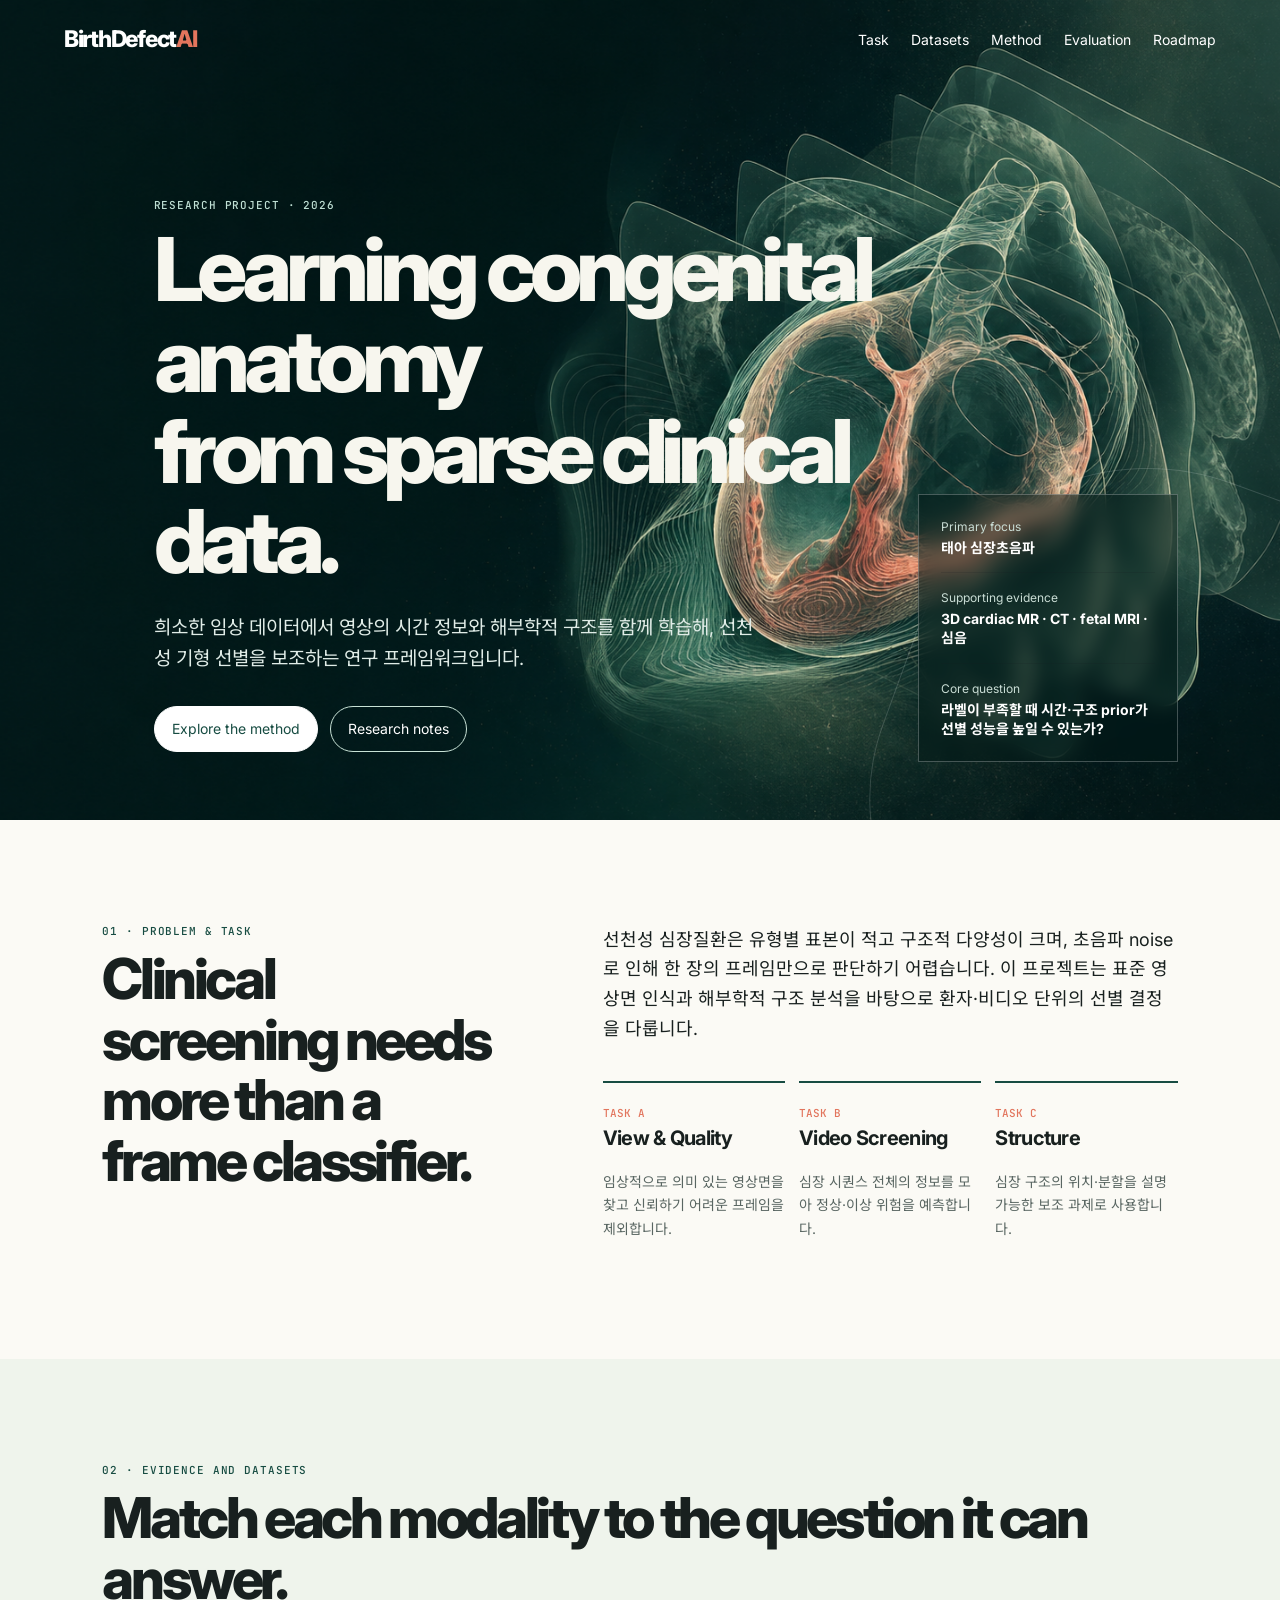
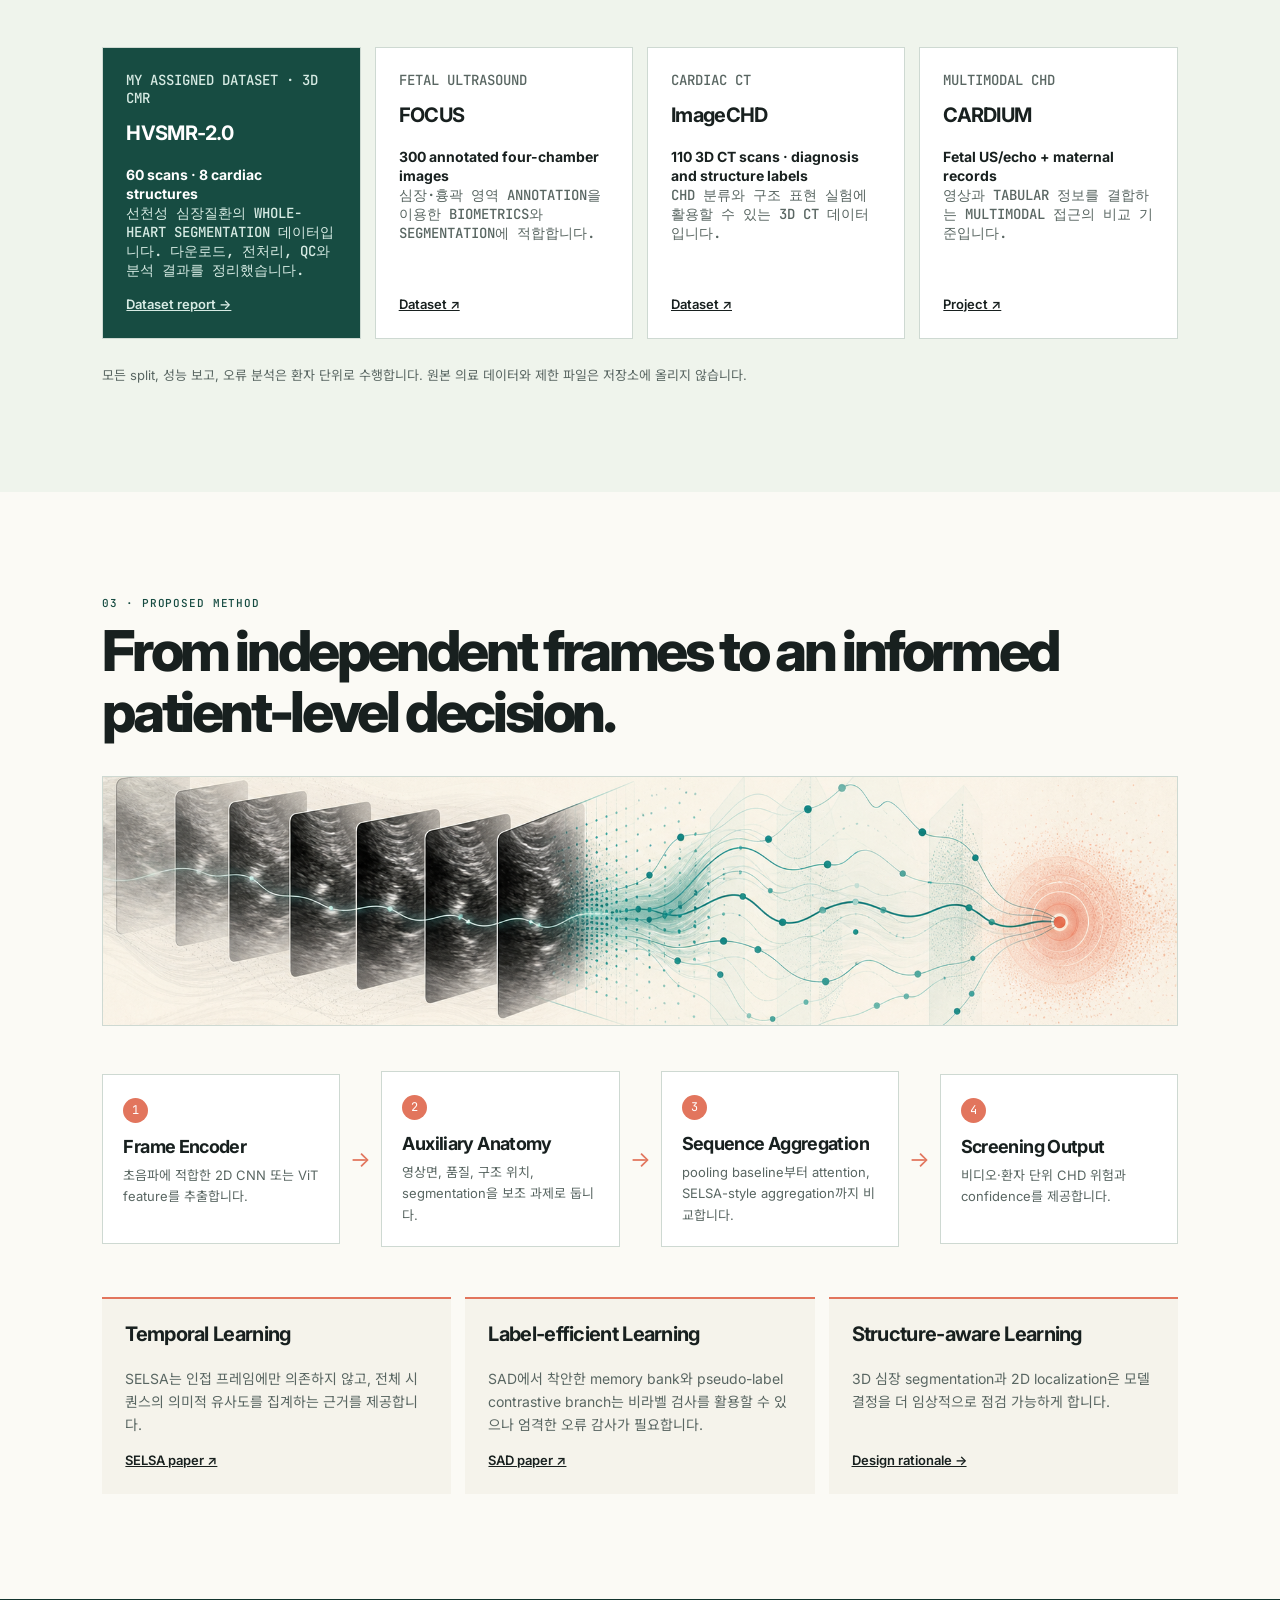
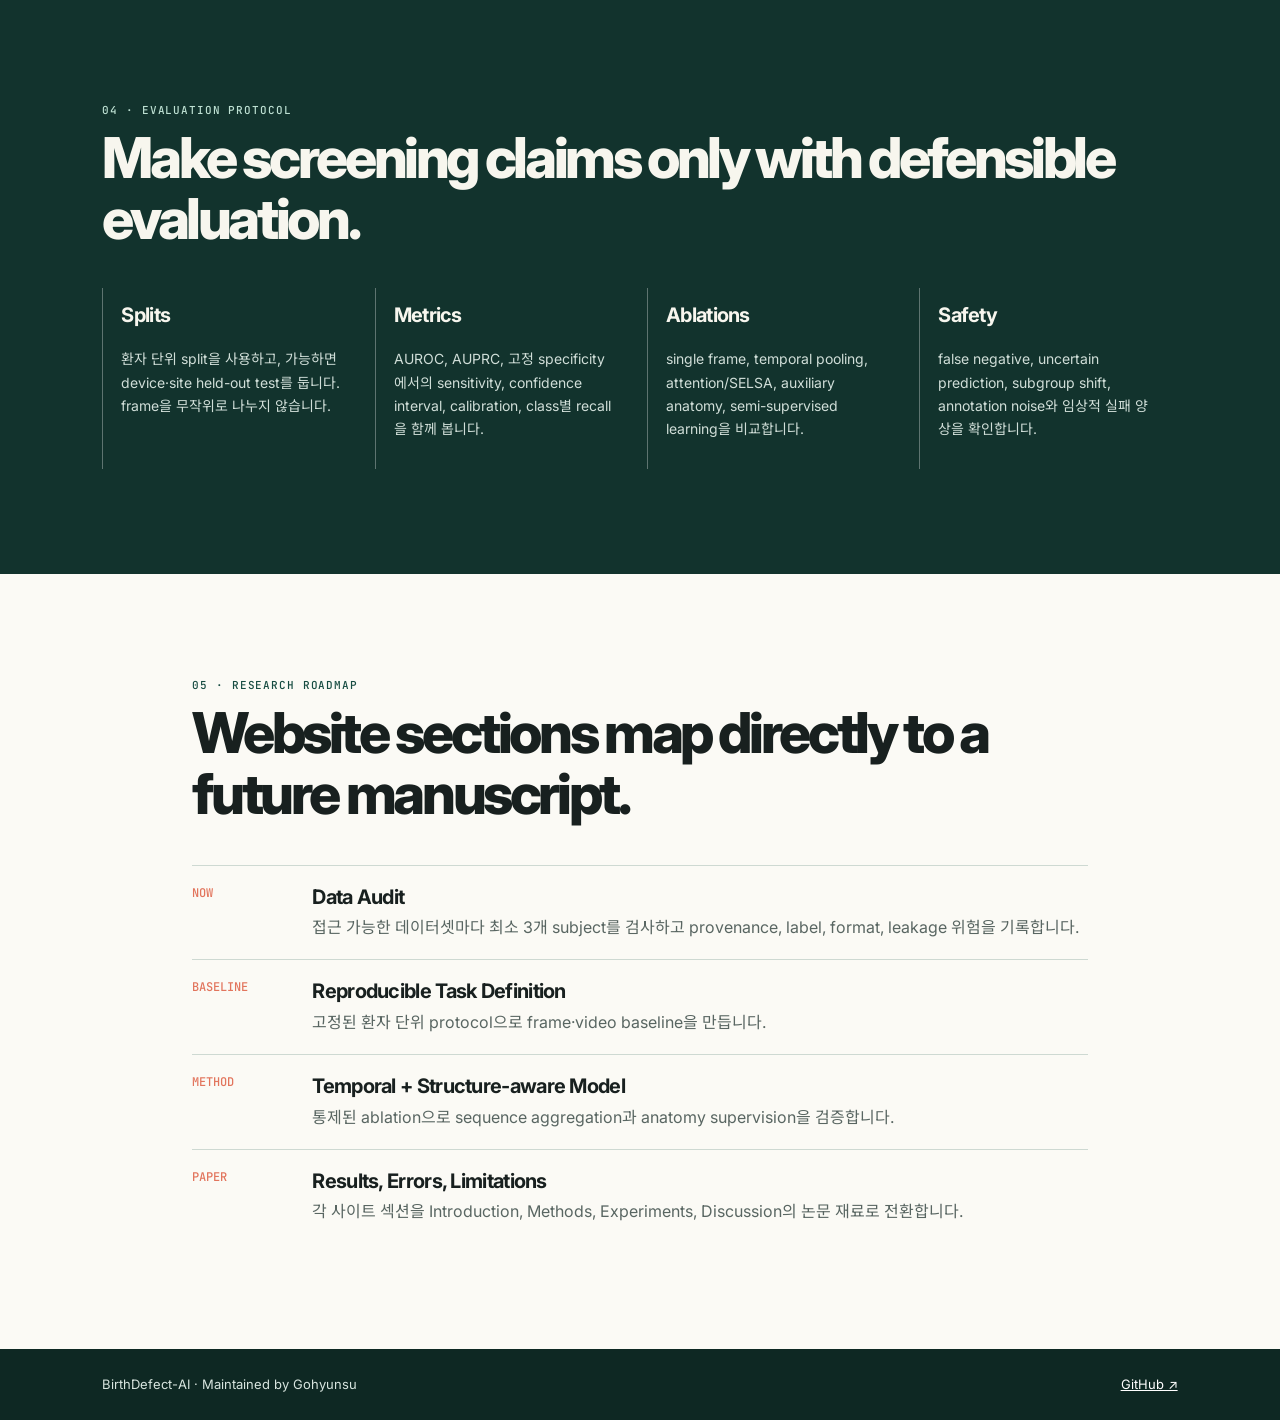
==== commit 58c509e6: "Use English headings and add editorial visuals" ====
--- a/index.html
+++ b/index.html
@@ -8,93 +8,87 @@
     <link rel="stylesheet" href="styles.css" />
   </head>
   <body>
-    <header class="hero" id="top">
+    <header class="hero home-hero" id="top">
+      <img class="hero-art" src="assets/editorial/cardiac-volume-hero.png" alt="심장 MRI volume을 추상화한 연구용 시각화" />
       <nav aria-label="Main navigation">
         <a class="wordmark" href="#top">BirthDefect<span>AI</span></a>
         <div class="nav-links">
-          <a href="#task">Task</a>
-          <a href="#data">Data</a>
-          <a href="#method">Method</a>
-          <a href="#evaluation">Evaluation</a>
-          <a href="#roadmap">Roadmap</a>
+          <a href="#task">Task</a><a href="#data">Datasets</a><a href="#method">Method</a><a href="#evaluation">Evaluation</a><a href="#roadmap">Roadmap</a>
         </div>
       </nav>
       <div class="hero-copy">
         <p class="eyebrow">Research project · 2026</p>
         <h1>Learning congenital anatomy<br />from sparse clinical data.</h1>
-        <p class="lede">A research framework for label-efficient, temporal, and structure-aware screening of congenital anomalies from medical images and videos.</p>
+        <p class="lede">희소한 임상 데이터에서 영상의 시간 정보와 해부학적 구조를 함께 학습해, 선천성 기형 선별을 보조하는 연구 프레임워크입니다.</p>
         <div class="actions">
-          <a class="button primary" href="#method">Explore the pipeline</a>
-          <a class="button" href="research.html">Read research notes</a>
+          <a class="button primary" href="#method">Explore the method</a><a class="button" href="research.html">Research notes</a>
         </div>
       </div>
       <aside class="hero-card" aria-label="Project summary">
-        <p>Primary focus</p>
-        <strong>Fetal echocardiography</strong>
+        <p>Primary focus</p><strong>태아 심장초음파</strong>
         <hr />
-        <p>Supporting evidence</p>
-        <strong>3D cardiac MR · CT · fetal MRI · heart sound</strong>
+        <p>Supporting evidence</p><strong>3D cardiac MR · CT · fetal MRI · 심음</strong>
         <hr />
-        <p>Core question</p>
-        <strong>Can temporal and structural priors improve screening when labels are scarce?</strong>
+        <p>Core question</p><strong>라벨이 부족할 때 시간·구조 prior가 선별 성능을 높일 수 있는가?</strong>
       </aside>
     </header>
 
     <main>
       <section id="task" class="section two-column">
         <div>
-          <p class="eyebrow">01 · Problem and task</p>
+          <p class="eyebrow">01 · Problem & task</p>
           <h2>Clinical screening needs more than a frame classifier.</h2>
         </div>
         <div>
-          <p>Congenital heart disease is structurally diverse, rare by subtype, and difficult to identify in noisy ultrasound. The project treats screening as a patient/video-level decision supported by standard-view recognition and anatomical structure analysis.</p>
+          <p>선천성 심장질환은 유형별 표본이 적고 구조적 다양성이 크며, 초음파 noise로 인해 한 장의 프레임만으로 판단하기 어렵습니다. 이 프로젝트는 표준 영상면 인식과 해부학적 구조 분석을 바탕으로 환자·비디오 단위의 선별 결정을 다룹니다.</p>
           <div class="task-grid">
-            <article><span>Task A</span><h3>View & quality</h3><p>Recognize clinically meaningful views and reject unreliable frames.</p></article>
-            <article><span>Task B</span><h3>Video screening</h3><p>Aggregate information across a cardiac sequence for normal/abnormal prediction.</p></article>
-            <article><span>Task C</span><h3>Structure</h3><p>Segment or localize cardiac structures as an interpretable auxiliary task.</p></article>
+            <article><span>Task A</span><h3>View & Quality</h3><p>임상적으로 의미 있는 영상면을 찾고 신뢰하기 어려운 프레임을 제외합니다.</p></article>
+            <article><span>Task B</span><h3>Video Screening</h3><p>심장 시퀀스 전체의 정보를 모아 정상·이상 위험을 예측합니다.</p></article>
+            <article><span>Task C</span><h3>Structure</h3><p>심장 구조의 위치·분할을 설명 가능한 보조 과제로 사용합니다.</p></article>
           </div>
         </div>
       </section>
 
       <section id="data" class="section pale">
         <p class="eyebrow">02 · Evidence and datasets</p>
-        <h2>Use each modality for the question it can answer.</h2>
+        <h2>Match each modality to the question it can answer.</h2>
         <div class="dataset-grid">
-          <article class="dataset featured"><p>My assigned dataset · 3D CMR</p><h3>HVSMR-2.0</h3><strong>60 scans · 8 cardiac structures</strong><p>Whole-heart segmentation in congenital heart disease. Download, preprocessing, QC, and analysis are documented in Korean.</p><a href="hvsmr.html">담당 데이터셋 분석 →</a></article>
-          <article class="dataset"><p>Fetal ultrasound</p><h3>FOCUS</h3><strong>300 annotated four-chamber images</strong><p>Cardiac and thoracic regions for biometric estimation.</p><a href="https://zenodo.org/records/14597550">Dataset ↗</a></article>
-          <article class="dataset"><p>Cardiac CT</p><h3>ImageCHD</h3><strong>110 3D CT scans · diagnosis and structure labels</strong><p>CHD classification and structural representation experiments.</p><a href="https://www.kaggle.com/datasets/xiaoweixumedicalai/imagechd">Dataset ↗</a></article>
-          <article class="dataset"><p>Multimodal CHD</p><h3>CARDIUM</h3><strong>Fetal US/echo + maternal records</strong><p>Reference for image-tabular fusion; access is request-based.</p><a href="https://bcv-uniandes.github.io/CardiumPage/">Project ↗</a></article>
+          <article class="dataset featured"><p>My assigned dataset · 3D CMR</p><h3>HVSMR-2.0</h3><strong>60 scans · 8 cardiac structures</strong><p>선천성 심장질환의 whole-heart segmentation 데이터입니다. 다운로드, 전처리, QC와 분석 결과를 정리했습니다.</p><a href="hvsmr.html">Dataset report →</a></article>
+          <article class="dataset"><p>Fetal ultrasound</p><h3>FOCUS</h3><strong>300 annotated four-chamber images</strong><p>심장·흉곽 영역 annotation을 이용한 biometrics와 segmentation에 적합합니다.</p><a href="https://zenodo.org/records/14597550">Dataset ↗</a></article>
+          <article class="dataset"><p>Cardiac CT</p><h3>ImageCHD</h3><strong>110 3D CT scans · diagnosis and structure labels</strong><p>CHD 분류와 구조 표현 실험에 활용할 수 있는 3D CT 데이터입니다.</p><a href="https://www.kaggle.com/datasets/xiaoweixumedicalai/imagechd">Dataset ↗</a></article>
+          <article class="dataset"><p>Multimodal CHD</p><h3>CARDIUM</h3><strong>Fetal US/echo + maternal records</strong><p>영상과 tabular 정보를 결합하는 multimodal 접근의 비교 기준입니다.</p><a href="https://bcv-uniandes.github.io/CardiumPage/">Project ↗</a></article>
         </div>
-        <p class="note">All splitting, reporting, and error analysis must be patient-level. Raw medical data and restricted files are never committed to this repository.</p>
+        <p class="note">모든 split, 성능 보고, 오류 분석은 환자 단위로 수행합니다. 원본 의료 데이터와 제한 파일은 저장소에 올리지 않습니다.</p>
       </section>
 
       <section id="method" class="section">
         <p class="eyebrow">03 · Proposed method</p>
-        <h2>From independent frames to a temporally and structurally informed decision.</h2>
+        <h2>From independent frames to an informed patient-level decision.</h2>
+        <img class="method-art" src="assets/editorial/temporal-learning-flow.png" alt="영상 시퀀스가 시간적 특징과 선별 결정으로 이어지는 추상 연구 시각화" />
         <div class="pipeline" role="img" aria-label="Frame encoder to temporal aggregation and prediction pipeline">
-          <div><b>1</b><h3>Frame encoder</h3><p>US-specific 2D CNN or ViT features.</p></div>
+          <div><b>1</b><h3>Frame Encoder</h3><p>초음파에 적합한 2D CNN 또는 ViT feature를 추출합니다.</p></div>
           <i>→</i>
-          <div><b>2</b><h3>Auxiliary anatomy</h3><p>View, quality, structure, or segmentation head.</p></div>
+          <div><b>2</b><h3>Auxiliary Anatomy</h3><p>영상면, 품질, 구조 위치, segmentation을 보조 과제로 둡니다.</p></div>
           <i>→</i>
-          <div><b>3</b><h3>Sequence aggregation</h3><p>Pooling baseline → attention → SELSA-style similarity aggregation.</p></div>
+          <div><b>3</b><h3>Sequence Aggregation</h3><p>pooling baseline부터 attention, SELSA-style aggregation까지 비교합니다.</p></div>
           <i>→</i>
-          <div><b>4</b><h3>Screening output</h3><p>Video/patient CHD risk with confidence estimate.</p></div>
+          <div><b>4</b><h3>Screening Output</h3><p>비디오·환자 단위 CHD 위험과 confidence를 제공합니다.</p></div>
         </div>
         <div class="method-notes">
-          <article><h3>Temporal learning</h3><p>SELSA motivates full-sequence semantic aggregation instead of relying only on adjacent frames.</p><a href="https://arxiv.org/abs/1907.06390">SELSA paper ↗</a></article>
-          <article><h3>Label-efficient learning</h3><p>A SAD-inspired memory bank and pseudo-label contrastive branch can use unlabelled studies, subject to strict error audits.</p><a href="https://arxiv.org/abs/2305.13573">SAD paper ↗</a></article>
-          <article><h3>Structure-aware learning</h3><p>3D cardiac segmentation and 2D localization make the decision more clinically inspectable.</p><a href="research.html">Design rationale →</a></article>
+          <article><h3>Temporal Learning</h3><p>SELSA는 인접 프레임에만 의존하지 않고, 전체 시퀀스의 의미적 유사도를 집계하는 근거를 제공합니다.</p><a href="https://arxiv.org/abs/1907.06390">SELSA paper ↗</a></article>
+          <article><h3>Label-efficient Learning</h3><p>SAD에서 착안한 memory bank와 pseudo-label contrastive branch는 비라벨 검사를 활용할 수 있으나 엄격한 오류 감사가 필요합니다.</p><a href="https://arxiv.org/abs/2305.13573">SAD paper ↗</a></article>
+          <article><h3>Structure-aware Learning</h3><p>3D 심장 segmentation과 2D localization은 모델 결정을 더 임상적으로 점검 가능하게 합니다.</p><a href="research.html">Design rationale →</a></article>
         </div>
       </section>
 
       <section id="evaluation" class="section dark">
         <p class="eyebrow">04 · Evaluation protocol</p>
-        <h2>Make a screening claim only with defensible evaluation.</h2>
+        <h2>Make screening claims only with defensible evaluation.</h2>
         <div class="metric-grid">
-          <article><h3>Splits</h3><p>Patient-level splits; when available, device/site-held-out testing. Never split frames randomly across train and test.</p></article>
-          <article><h3>Metrics</h3><p>AUROC, AUPRC, sensitivity at fixed specificity, confidence intervals, calibration, and per-class recall.</p></article>
-          <article><h3>Ablations</h3><p>Single frame, temporal pooling, attention/SELSA, auxiliary anatomy, and semi-supervised learning.</p></article>
-          <article><h3>Safety</h3><p>Inspect false negatives, uncertain predictions, subgroup shifts, annotation noise, and clinical failure modes.</p></article>
+          <article><h3>Splits</h3><p>환자 단위 split을 사용하고, 가능하면 device·site held-out test를 둡니다. frame을 무작위로 나누지 않습니다.</p></article>
+          <article><h3>Metrics</h3><p>AUROC, AUPRC, 고정 specificity에서의 sensitivity, confidence interval, calibration, class별 recall을 함께 봅니다.</p></article>
+          <article><h3>Ablations</h3><p>single frame, temporal pooling, attention/SELSA, auxiliary anatomy, semi-supervised learning을 비교합니다.</p></article>
+          <article><h3>Safety</h3><p>false negative, uncertain prediction, subgroup shift, annotation noise와 임상적 실패 양상을 확인합니다.</p></article>
         </div>
       </section>
 
@@ -102,10 +96,10 @@
         <p class="eyebrow">05 · Research roadmap</p>
         <h2>Website sections map directly to a future manuscript.</h2>
         <ol>
-          <li><span>Now</span><div><h3>Data audit</h3><p>Inspect at least three subjects per accessible dataset; document provenance, labels, format, and leakage risk.</p></div></li>
-          <li><span>Baseline</span><div><h3>Reproducible task definition</h3><p>Build frame and video baselines with a frozen patient-level protocol.</p></div></li>
-          <li><span>Method</span><div><h3>Temporal + structure-aware model</h3><p>Test sequence aggregation and anatomy supervision with controlled ablations.</p></div></li>
-          <li><span>Paper</span><div><h3>Results, errors, limitations</h3><p>Turn each site section into Introduction, Methods, Experiments, and Discussion material.</p></div></li>
+          <li><span>Now</span><div><h3>Data Audit</h3><p>접근 가능한 데이터셋마다 최소 3개 subject를 검사하고 provenance, label, format, leakage 위험을 기록합니다.</p></div></li>
+          <li><span>Baseline</span><div><h3>Reproducible Task Definition</h3><p>고정된 환자 단위 protocol으로 frame·video baseline을 만듭니다.</p></div></li>
+          <li><span>Method</span><div><h3>Temporal + Structure-aware Model</h3><p>통제된 ablation으로 sequence aggregation과 anatomy supervision을 검증합니다.</p></div></li>
+          <li><span>Paper</span><div><h3>Results, Errors, Limitations</h3><p>각 사이트 섹션을 Introduction, Methods, Experiments, Discussion의 논문 재료로 전환합니다.</p></div></li>
         </ol>
       </section>
     </main>
--- a/styles.css
+++ b/styles.css
@@ -9,3 +9,8 @@
 .dataset-hero { min-height:650px; padding:28px max(5vw,32px) 0; color:#f7f6ee; background:linear-gradient(125deg,#103b34 0%,#174c42 47%,#597e73 100%); position:relative; overflow:hidden; }.dataset-hero:after { content:""; position:absolute; width:620px; height:620px; right:-150px; top:80px; border:1px solid rgba(255,255,255,.17); border-radius:44% 56% 53% 47%; transform:rotate(-26deg); }.dataset-hero .wordmark { color:#fff; }.dataset-hero .nav-links a { color:#e3efe9; }.dataset-hero-copy { max-width:780px; margin:115px 0 65px 7vw; position:relative; z-index:1; }.dataset-hero-copy h1 { margin-bottom:22px; }.dataset-hero-copy > p:not(.eyebrow) { max-width:650px; color:#dcebe5; font-size:18px; }.dataset-hero .eyebrow { color:#bde0d2; }.dataset-hero .button { border-color:#cde5da; color:#fff; }.dataset-hero .button.primary { color:var(--green); background:#fff; border-color:#fff; }.stat-ribbon { display:grid; grid-template-columns:repeat(4,1fr); max-width:1120px; margin:0 auto; position:relative; z-index:1; border-top:1px solid rgba(255,255,255,.25); }.stat-ribbon div { padding:23px 28px 27px; border-left:1px solid rgba(255,255,255,.25); }.stat-ribbon div:last-child { border-right:1px solid rgba(255,255,255,.25); }.stat-ribbon strong { display:block; font-size:27px; letter-spacing:-.06em; }.stat-ribbon span { color:#cde2d9; font-size:12px; }.korean-section p,.korean-section li { word-break:keep-all; }.intro-grid { display:grid; grid-template-columns:.8fr 1.35fr; gap:8vw; }.intro-grid > div:nth-child(2) { font-size:18px; }.fact-grid { display:grid; grid-template-columns:repeat(2,1fr); gap:12px; margin-top:30px; }.fact-grid article { padding:19px; background:#f1f2ec; border-left:2px solid var(--green); }.fact-grid span,.file-layout span { display:block; margin-bottom:9px; color:var(--coral); font:500 10px "JetBrains Mono",monospace; letter-spacing:.07em; }.fact-grid strong { font-size:17px; }.fact-grid p { margin:3px 0 0; color:var(--muted); font-size:13px; }.process-line { display:grid; grid-template-columns:repeat(5,1fr); gap:15px; margin-top:36px; }.process-line article { position:relative; padding:22px 17px 20px; background:#fff; border:1px solid var(--line); }.process-line b { display:inline-grid; width:26px; height:26px; place-items:center; color:#fff; border-radius:50%; background:var(--green); font:11px "JetBrains Mono",monospace; }.process-line h3 { margin:15px 0 9px; font-size:17px; }.process-line p { margin:0; color:var(--muted); font-size:13px; }.process-line code { word-break:break-all; font-size:10px; }.callout { margin:26px 0 0; padding:17px 19px; border-left:3px solid var(--coral); background:#fff9f2; font-size:14px; }.file-layout { display:grid; grid-template-columns:repeat(3,1fr); gap:14px; margin-top:38px; }.file-layout article { padding:23px; border-top:2px solid var(--coral); background:#f5f3eb; }.file-layout h3 { margin:0 0 9px; font-size:16px; word-break:break-word; }.file-layout p { margin:0; color:var(--muted); font-size:14px; }.preprocess-grid { display:grid; grid-template-columns:1fr 1fr; gap:20px; margin-top:20px; }.preprocess-grid > div { padding:26px; border:1px solid var(--line); }.preprocess-grid h3 { margin-bottom:15px; }.preprocess-grid ul { margin:0; padding-left:20px; }.preprocess-grid li { margin:8px 0; font-size:14px; }.code-card { display:flex; flex-direction:column; background:#102f29; color:#e5eee9; }.code-card p { color:#bfe0d4; font:11px "JetBrains Mono",monospace; text-transform:uppercase; letter-spacing:.08em; }.code-card code { display:block; overflow:auto; color:#fff; font:11px/1.7 "JetBrains Mono",monospace; white-space:pre; }.code-card a { margin-top:auto; color:#bfe0d4; font-size:13px; font-weight:600; }.result-grid { display:grid; grid-template-columns:repeat(4,1fr); gap:12px; margin-top:37px; }.result-grid article { min-height:130px; padding:22px; background:rgba(255,255,255,.08); border:1px solid rgba(255,255,255,.18); }.result-grid strong { display:block; margin-bottom:12px; font-size:22px; line-height:1.12; letter-spacing:-.045em; }.result-grid span { color:#cfe0d9; font-size:13px; }.result-note { max-width:790px; margin:23px 0 0; color:#d1e0da; font-size:14px; }.chart-section { max-width:1280px; margin:auto; }.chart-grid { display:grid; grid-template-columns:1fr 1fr; gap:25px; margin-top:38px; }.chart-grid figure { margin:0; padding:15px; background:#f1f2ec; }.chart-grid figure.wide-chart { grid-column:span 2; max-width:620px; }.chart-grid img { display:block; width:100%; height:auto; }.chart-grid figcaption { padding:14px 4px 3px; color:var(--muted); font-size:13px; }.chart-grid figcaption b { color:var(--ink); }.section-lede { max-width:840px; color:var(--muted); }.overlay-grid { display:grid; grid-template-columns:repeat(3,1fr); gap:18px; margin-top:35px; }.overlay-grid figure { margin:0; background:#fff; border:1px solid var(--line); }.overlay-grid img { display:block; width:100%; aspect-ratio:1/1; object-fit:cover; }.overlay-grid figcaption { padding:13px 15px; color:var(--muted); font-size:13px; }.overlay-grid figcaption b { color:var(--ink); }.takeaway-grid { display:grid; grid-template-columns:.85fr 1.15fr; gap:8vw; }.takeaway-grid article { padding:16px 0; border-top:1px solid var(--line); }.takeaway-grid h3 { margin:0 0 7px; font-size:18px; }.takeaway-grid p { margin:0; color:var(--muted); font-size:14px; }
 @media (max-width:850px) { .dataset-hero-copy { margin-left:0; }.stat-ribbon { grid-template-columns:repeat(2,1fr); }.intro-grid,.takeaway-grid { grid-template-columns:1fr; gap:15px; }.process-line { grid-template-columns:1fr 1fr; }.file-layout { grid-template-columns:1fr; }.result-grid { grid-template-columns:1fr 1fr; }.overlay-grid { grid-template-columns:1fr 1fr; } }
 @media (max-width:540px) { .dataset-hero { min-height:0; padding-left:24px; padding-right:24px; }.dataset-hero-copy { margin-top:80px; }.stat-ribbon { margin:0 -24px; grid-template-columns:1fr 1fr; }.stat-ribbon div { padding:17px; }.fact-grid,.preprocess-grid,.process-line,.result-grid,.chart-grid,.overlay-grid { grid-template-columns:1fr; }.chart-grid figure.wide-chart { grid-column:span 1; }.chart-grid figure { padding:8px; }.preprocess-grid > div { padding:20px; } }
+
+/* Editorial visual assets */
+.home-hero { color:#f7f6ee; background:#052d28; }.home-hero:after { border-color:rgba(255,255,255,.15); z-index:0; }.hero-art { position:absolute; inset:0; z-index:0; width:100%; height:100%; object-fit:cover; object-position:center; }.home-hero nav,.home-hero .hero-copy,.home-hero .hero-card { z-index:1; }.home-hero .wordmark,.home-hero .nav-links a { color:#fff; }.home-hero .eyebrow { color:#bfe0d4; }.home-hero .lede { color:#e0ece7; }.home-hero .button { color:#fff; border-color:#c8e2d6; }.home-hero .button.primary { color:#174c42; background:#fff; border-color:#fff; }.home-hero .hero-card { color:#fff; border-color:rgba(255,255,255,.25); background:rgba(2,24,21,.48); }.home-hero .hero-card p { color:#c9ddd5; }.method-art { display:block; width:100%; max-width:1120px; height:250px; margin:34px auto 10px; object-fit:cover; object-position:center; border:1px solid var(--line); background:#f5f3eb; }
+@media (max-width:850px) { .home-hero .hero-art { object-position:62% center; }.method-art { height:190px; } }
+@media (max-width:540px) { .home-hero .hero-art { object-position:66% center; opacity:.78; }.method-art { height:135px; margin-top:23px; } }
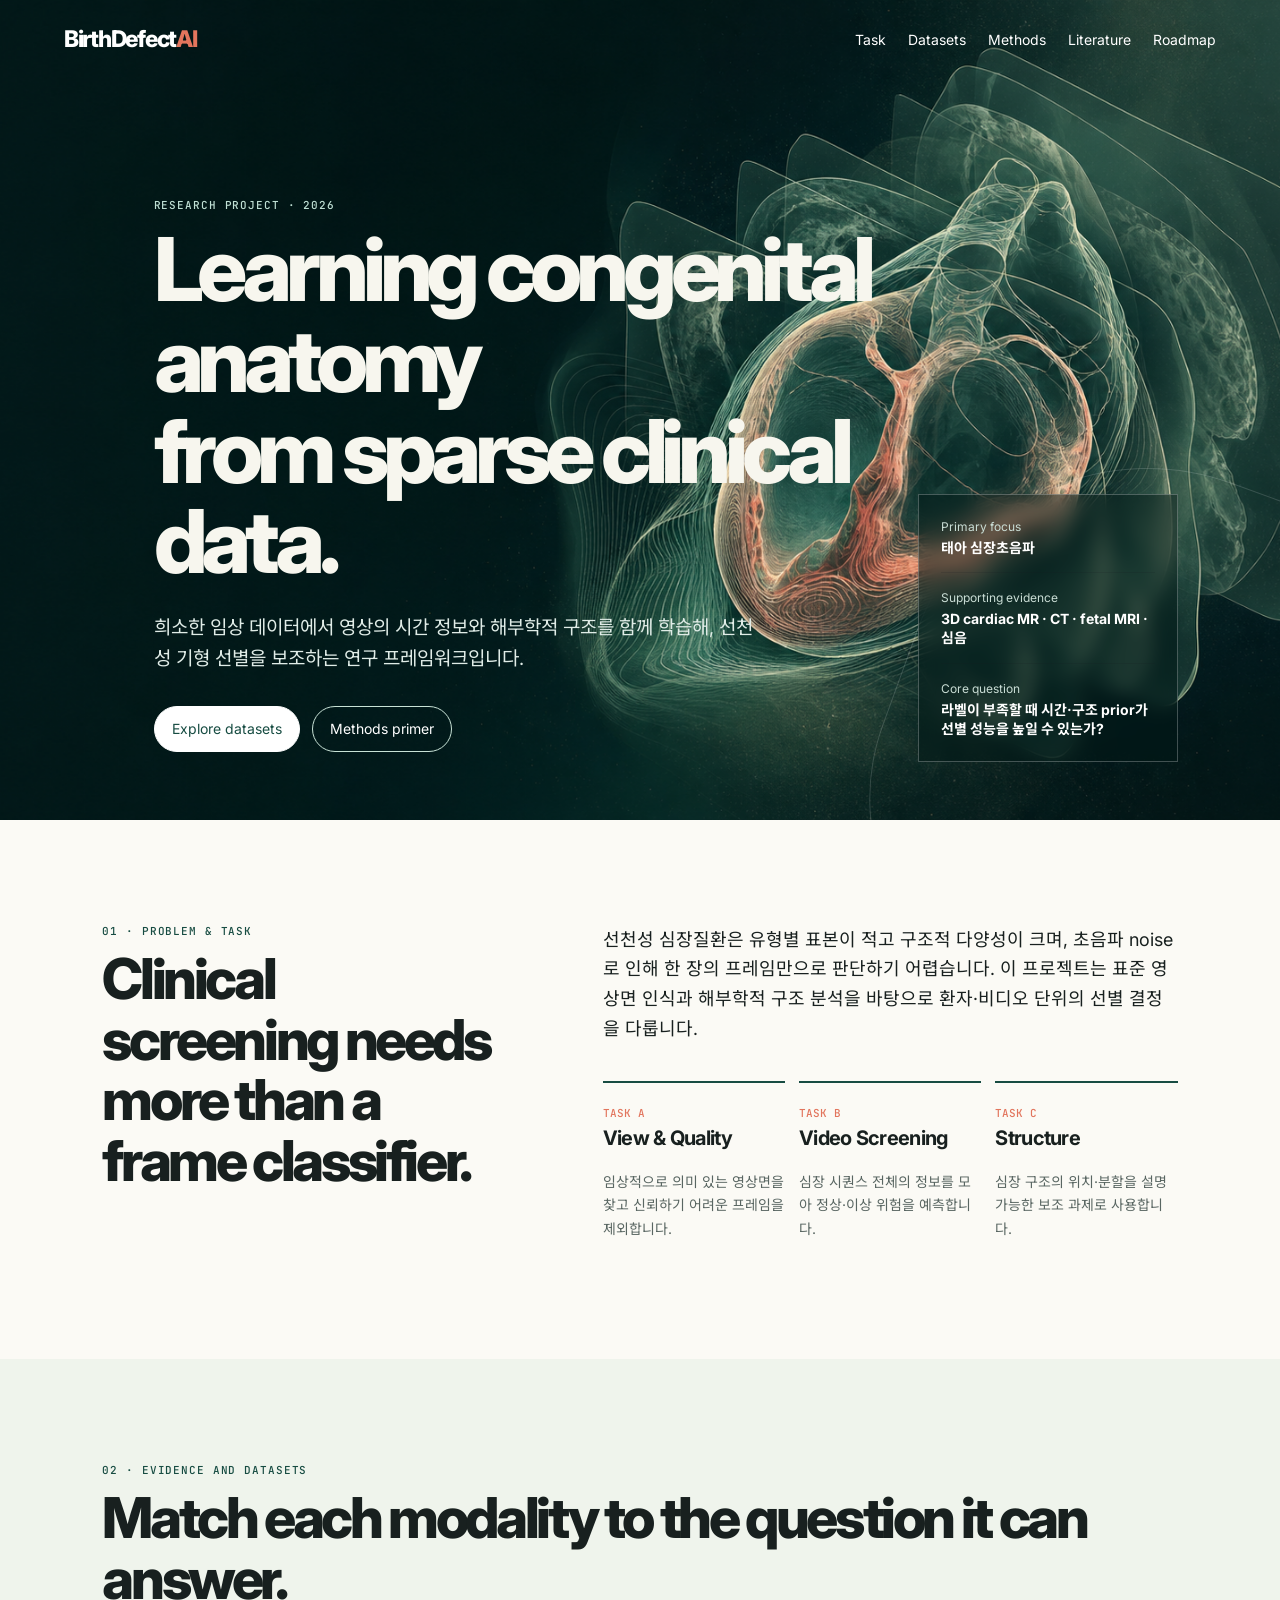
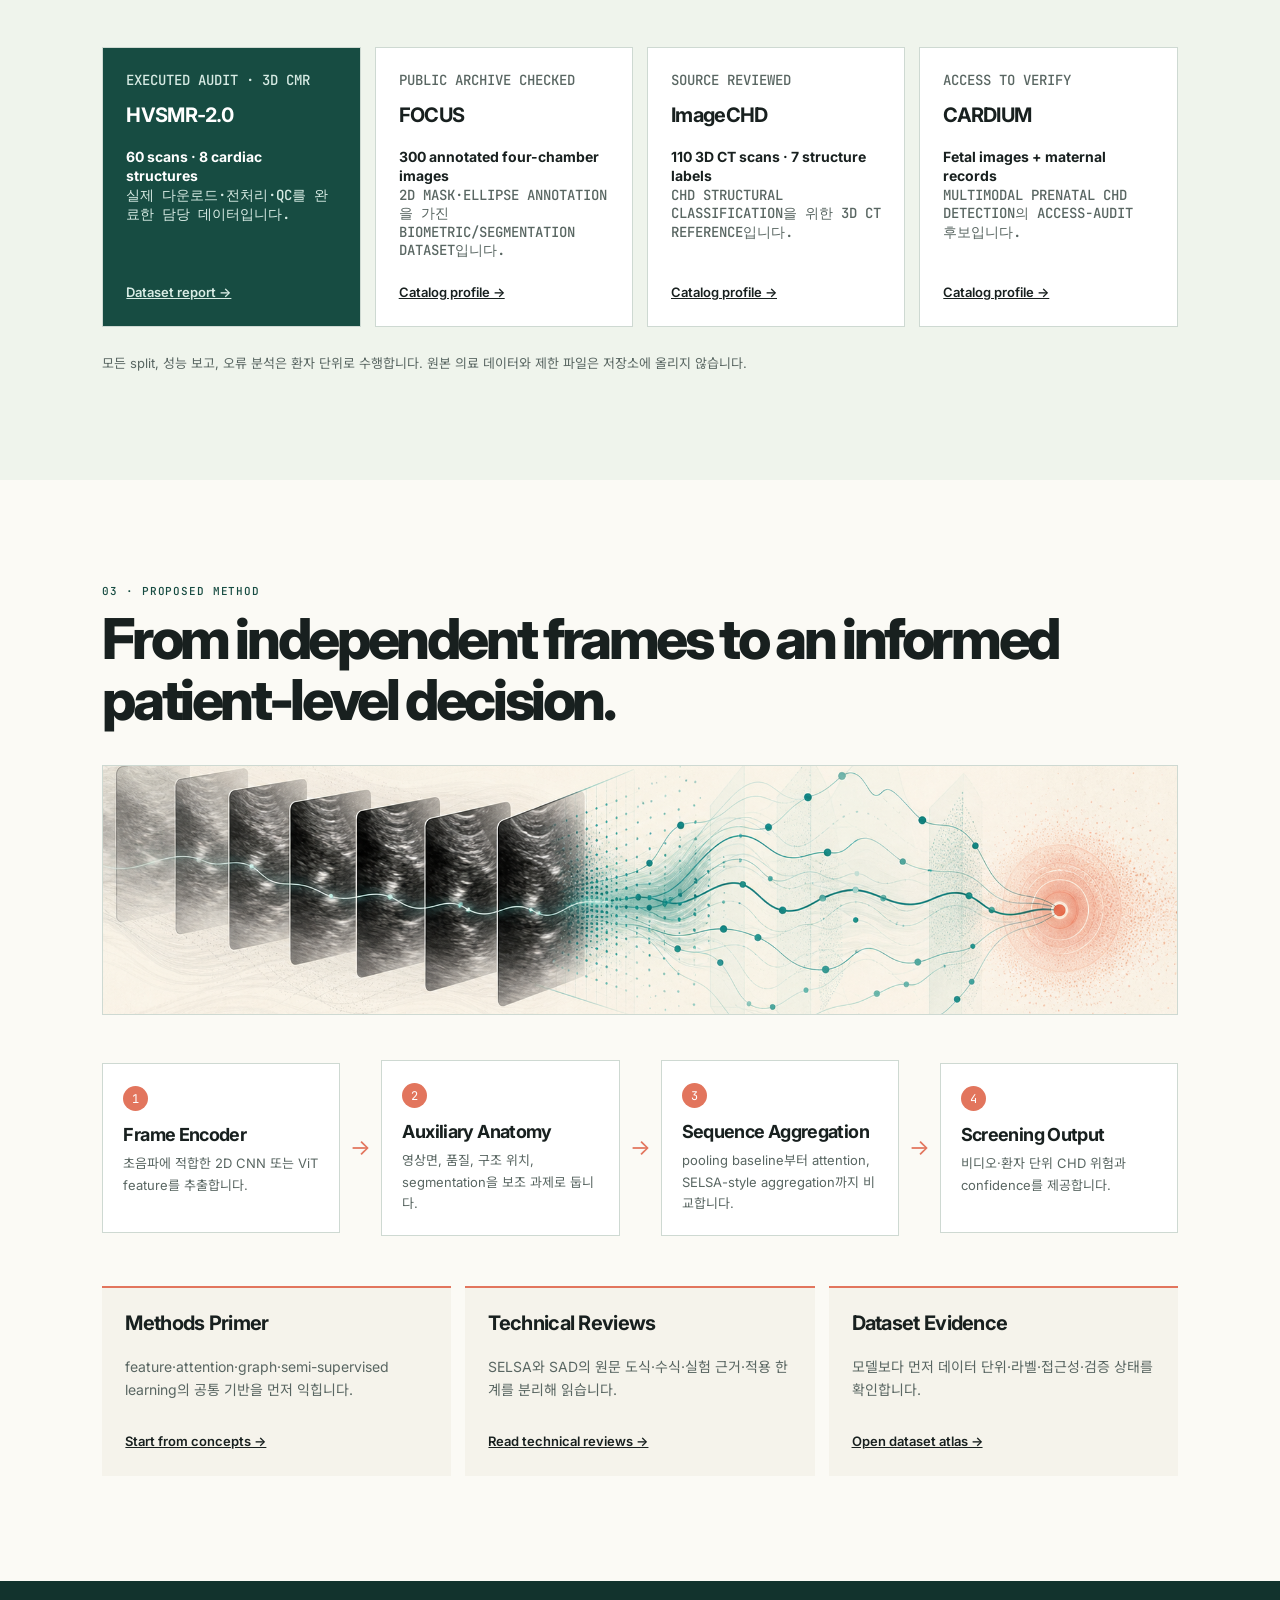
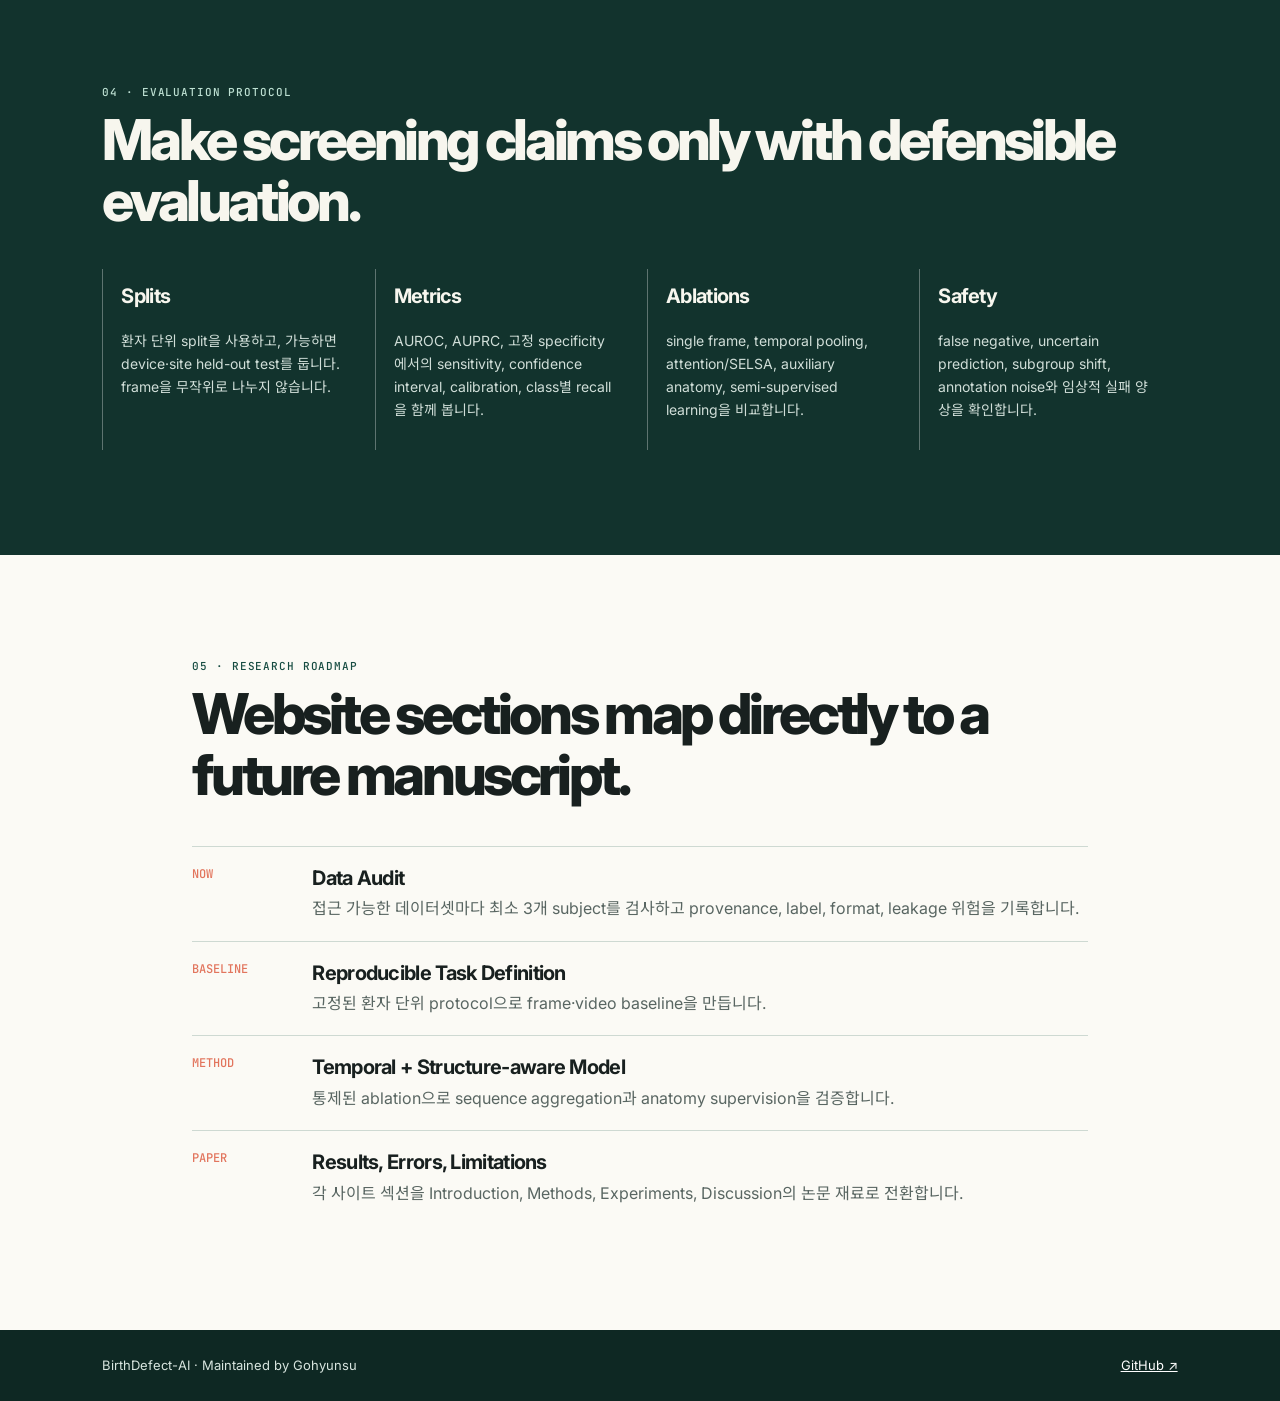
==== commit ab4d1244: "Expand dataset atlas and navigation" ====
--- a/index.html
+++ b/index.html
@@ -13,7 +13,7 @@
       <nav aria-label="Main navigation">
         <a class="wordmark" href="#top">BirthDefect<span>AI</span></a>
         <div class="nav-links">
-          <a href="#task">Task</a><a href="#data">Datasets</a><a href="#method">Method</a><a href="#evaluation">Evaluation</a><a href="#roadmap">Roadmap</a>
+          <a href="#task">Task</a><a href="datasets.html">Datasets</a><a href="primer.html">Methods</a><a href="research.html">Literature</a><a href="#roadmap">Roadmap</a>
         </div>
       </nav>
       <div class="hero-copy">
@@ -21,7 +21,7 @@
         <h1>Learning congenital anatomy<br />from sparse clinical data.</h1>
         <p class="lede">희소한 임상 데이터에서 영상의 시간 정보와 해부학적 구조를 함께 학습해, 선천성 기형 선별을 보조하는 연구 프레임워크입니다.</p>
         <div class="actions">
-          <a class="button primary" href="#method">Explore the method</a><a class="button" href="research.html">Research notes</a>
+          <a class="button primary" href="datasets.html">Explore datasets</a><a class="button" href="primer.html">Methods primer</a>
         </div>
       </div>
       <aside class="hero-card" aria-label="Project summary">
@@ -53,10 +53,10 @@
         <p class="eyebrow">02 · Evidence and datasets</p>
         <h2>Match each modality to the question it can answer.</h2>
         <div class="dataset-grid">
-          <article class="dataset featured"><p>My assigned dataset · 3D CMR</p><h3>HVSMR-2.0</h3><strong>60 scans · 8 cardiac structures</strong><p>선천성 심장질환의 whole-heart segmentation 데이터입니다. 다운로드, 전처리, QC와 분석 결과를 정리했습니다.</p><a href="hvsmr.html">Dataset report →</a></article>
-          <article class="dataset"><p>Fetal ultrasound</p><h3>FOCUS</h3><strong>300 annotated four-chamber images</strong><p>심장·흉곽 영역 annotation을 이용한 biometrics와 segmentation에 적합합니다.</p><a href="https://zenodo.org/records/14597550">Dataset ↗</a></article>
-          <article class="dataset"><p>Cardiac CT</p><h3>ImageCHD</h3><strong>110 3D CT scans · diagnosis and structure labels</strong><p>CHD 분류와 구조 표현 실험에 활용할 수 있는 3D CT 데이터입니다.</p><a href="https://www.kaggle.com/datasets/xiaoweixumedicalai/imagechd">Dataset ↗</a></article>
-          <article class="dataset"><p>Multimodal CHD</p><h3>CARDIUM</h3><strong>Fetal US/echo + maternal records</strong><p>영상과 tabular 정보를 결합하는 multimodal 접근의 비교 기준입니다.</p><a href="https://bcv-uniandes.github.io/CardiumPage/">Project ↗</a></article>
+          <article class="dataset featured"><p>Executed audit · 3D CMR</p><h3>HVSMR-2.0</h3><strong>60 scans · 8 cardiac structures</strong><p>실제 다운로드·전처리·QC를 완료한 담당 데이터입니다.</p><a href="hvsmr.html">Dataset report →</a></article>
+          <article class="dataset"><p>Public archive checked</p><h3>FOCUS</h3><strong>300 annotated four-chamber images</strong><p>2D mask·ellipse annotation을 가진 biometric/segmentation dataset입니다.</p><a href="datasets.html#focus">Catalog profile →</a></article>
+          <article class="dataset"><p>Source reviewed</p><h3>ImageCHD</h3><strong>110 3D CT scans · 7 structure labels</strong><p>CHD structural classification을 위한 3D CT reference입니다.</p><a href="datasets.html#imagechd">Catalog profile →</a></article>
+          <article class="dataset"><p>Access to verify</p><h3>CARDIUM</h3><strong>Fetal images + maternal records</strong><p>multimodal prenatal CHD detection의 access-audit 후보입니다.</p><a href="datasets.html#cardium">Catalog profile →</a></article>
         </div>
         <p class="note">모든 split, 성능 보고, 오류 분석은 환자 단위로 수행합니다. 원본 의료 데이터와 제한 파일은 저장소에 올리지 않습니다.</p>
       </section>
@@ -75,9 +75,9 @@
           <div><b>4</b><h3>Screening Output</h3><p>비디오·환자 단위 CHD 위험과 confidence를 제공합니다.</p></div>
         </div>
         <div class="method-notes">
-          <article><h3>Temporal Learning</h3><p>SELSA는 인접 프레임에만 의존하지 않고, 전체 시퀀스의 의미적 유사도를 집계하는 근거를 제공합니다.</p><a href="https://arxiv.org/abs/1907.06390">SELSA paper ↗</a></article>
-          <article><h3>Label-efficient Learning</h3><p>SAD에서 착안한 memory bank와 pseudo-label contrastive branch는 비라벨 검사를 활용할 수 있으나 엄격한 오류 감사가 필요합니다.</p><a href="https://arxiv.org/abs/2305.13573">SAD paper ↗</a></article>
-          <article><h3>Structure-aware Learning</h3><p>3D 심장 segmentation과 2D localization은 모델 결정을 더 임상적으로 점검 가능하게 합니다.</p><a href="research.html">Design rationale →</a></article>
+          <article><h3>Methods Primer</h3><p>feature·attention·graph·semi-supervised learning의 공통 기반을 먼저 익힙니다.</p><a href="primer.html">Start from concepts →</a></article>
+          <article><h3>Technical Reviews</h3><p>SELSA와 SAD의 원문 도식·수식·실험 근거·적용 한계를 분리해 읽습니다.</p><a href="research.html">Read technical reviews →</a></article>
+          <article><h3>Dataset Evidence</h3><p>모델보다 먼저 데이터 단위·라벨·접근성·검증 상태를 확인합니다.</p><a href="datasets.html">Open dataset atlas →</a></article>
         </div>
       </section>
 
--- a/styles.css
+++ b/styles.css
@@ -14,3 +14,50 @@
 .home-hero { color:#f7f6ee; background:#052d28; }.home-hero:after { border-color:rgba(255,255,255,.15); z-index:0; }.hero-art { position:absolute; inset:0; z-index:0; width:100%; height:100%; object-fit:cover; object-position:center; }.home-hero nav,.home-hero .hero-copy,.home-hero .hero-card { z-index:1; }.home-hero .wordmark,.home-hero .nav-links a { color:#fff; }.home-hero .eyebrow { color:#bfe0d4; }.home-hero .lede { color:#e0ece7; }.home-hero .button { color:#fff; border-color:#c8e2d6; }.home-hero .button.primary { color:#174c42; background:#fff; border-color:#fff; }.home-hero .hero-card { color:#fff; border-color:rgba(255,255,255,.25); background:rgba(2,24,21,.48); }.home-hero .hero-card p { color:#c9ddd5; }.method-art { display:block; width:100%; max-width:1120px; height:250px; margin:34px auto 10px; object-fit:cover; object-position:center; border:1px solid var(--line); background:#f5f3eb; }
 @media (max-width:850px) { .home-hero .hero-art { object-position:62% center; }.method-art { height:190px; } }
 @media (max-width:540px) { .home-hero .hero-art { object-position:66% center; opacity:.78; }.method-art { height:135px; margin-top:23px; } }
+
+/* Detailed HVSMR command log */
+.command-section .section-lede { margin-bottom:32px; }.command-grid { display:grid; grid-template-columns:1fr 1fr; gap:18px; }.command-grid article { overflow:hidden; border:1px solid var(--line); background:#fff; }.command-label { display:flex; gap:12px; align-items:baseline; padding:17px 20px; border-bottom:1px solid var(--line); }.command-label span,.qc-steps span { color:var(--coral); font:500 10px "JetBrains Mono",monospace; letter-spacing:.08em; text-transform:uppercase; }.command-label h3 { margin:0; font-size:18px; }.command-grid pre { min-height:250px; margin:0; padding:19px 20px; overflow:auto; color:#dcebe5; background:#0e302a; font:11px/1.65 "JetBrains Mono",monospace; white-space:pre-wrap; }.command-grid pre code { color:inherit; }.command-grid article > p { min-height:76px; margin:0; padding:15px 20px 19px; color:var(--muted); font-size:13px; }.artifact-table { margin-top:28px; border:1px solid var(--line); background:#fff; }.artifact-table > div { display:grid; grid-template-columns:1.1fr .95fr 2fr; gap:15px; padding:14px 17px; border-top:1px solid var(--line); font-size:13px; }.artifact-table > div:first-child { border-top:0; }.artifact-table .artifact-head { color:#fff; background:var(--green); font:600 11px "JetBrains Mono",monospace; letter-spacing:.05em; text-transform:uppercase; }.artifact-table code { color:var(--green); font:11px "JetBrains Mono",monospace; }.processing-figure { margin:35px auto 25px; padding:15px; max-width:1240px; border:1px solid var(--line); background:#f5f3eb; }.processing-figure img { display:block; width:100%; height:auto; }.processing-figure figcaption { padding:14px 4px 2px; color:var(--muted); font-size:13px; }.qc-steps { display:grid; grid-template-columns:repeat(4,1fr); gap:14px; }.qc-steps article { padding:20px; border-top:2px solid var(--coral); background:#f5f3eb; }.qc-steps h3 { margin:11px 0 8px; font-size:17px; }.qc-steps p { margin:0; color:var(--muted); font-size:13px; }
+@media (max-width:850px) { .command-grid { grid-template-columns:1fr; }.qc-steps { grid-template-columns:1fr 1fr; } }
+@media (max-width:540px) { .artifact-table { overflow:auto; }.artifact-table > div { min-width:650px; }.qc-steps { grid-template-columns:1fr; }.command-grid pre { min-height:0; }.command-grid article > p { min-height:0; } }
+
+/* Expanded charts, sample panels, and manifest dictionary */
+.chart-grid { grid-template-columns:1fr; gap:30px; }.chart-grid figure { padding:24px; }.chart-grid figure.wide-chart { grid-column:auto; max-width:none; }.chart-grid img { max-height:680px; object-fit:contain; }.chart-grid figcaption { max-width:970px; padding:19px 5px 4px; font-size:15px; }.section-lede { max-width:940px; }.sample-gallery { display:grid; grid-template-columns:1fr 1fr; gap:28px; margin-top:35px; }.sample-gallery figure { margin:0; padding:14px; border:1px solid var(--line); background:#fff; }.sample-gallery img { display:block; width:100%; height:auto; }.sample-gallery figcaption { display:flex; justify-content:space-between; gap:12px; padding:16px 5px 4px; color:var(--muted); font-size:13px; }.sample-gallery figcaption b { color:var(--ink); }.sample-gallery figcaption span { text-align:right; }.dictionary-wrap { margin-top:52px; }.dictionary-wrap > h3 { margin:8px 0; font-size:30px; }.dictionary-lede { max-width:800px; color:var(--muted); }.column-dictionary { display:grid; grid-template-columns:1fr 1fr; gap:14px; margin-top:25px; }.column-dictionary article { padding:20px; border:1px solid var(--line); background:#f5f3eb; }.column-dictionary span { color:var(--coral); font:500 10px "JetBrains Mono",monospace; letter-spacing:.08em; text-transform:uppercase; }.column-dictionary h4 { margin:8px 0 10px; font-size:17px; }.column-dictionary p { margin:0; color:var(--muted); font-size:13px; }.column-dictionary code { color:var(--green); font:11px "JetBrains Mono",monospace; }
+@media (max-width:850px) { .sample-gallery,.column-dictionary { grid-template-columns:1fr; } }
+@media (max-width:540px) { .sample-gallery figcaption { display:block; }.sample-gallery figcaption span { display:block; margin-top:4px; text-align:left; }.chart-grid figure { padding:8px; } }
+
+/* Acquisition context, worked manifest row, and grouped EDA */
+.acquisition-photo { display:grid; grid-template-columns:230px 1fr; gap:18px; align-items:center; margin:26px 0 0; padding:13px; border:1px solid var(--line); background:#f5f3eb; }.acquisition-photo img { display:block; width:100%; aspect-ratio:1/1; object-fit:cover; }.acquisition-photo figcaption { color:var(--muted); font-size:13px; }.acquisition-photo figcaption b { color:var(--ink); }.acquisition-photo a { color:var(--green); }.row-example { margin-top:32px; border:1px solid var(--line); background:#fff; }.row-example-head { padding:22px; color:#eef7f2; background:var(--green); }.row-example-head p { margin:0 0 5px; color:#bce0d0; font:500 10px "JetBrains Mono",monospace; letter-spacing:.08em; text-transform:uppercase; }.row-example-head h4 { margin:0 0 7px; font:700 23px/1.2 Inter,"Noto Sans KR",sans-serif; letter-spacing:-.035em; }.row-example-head code { color:#fff; font:inherit; }.row-example-head span { color:#d2e9df; font-size:13px; }.row-fields { display:grid; grid-template-columns:1fr 1fr; gap:0; }.row-fields article { padding:19px 20px; border-right:1px solid var(--line); border-top:1px solid var(--line); }.row-fields article:nth-child(2n) { border-right:0; }.row-fields span { display:block; margin-bottom:7px; color:var(--coral); font:500 10px "JetBrains Mono",monospace; letter-spacing:.08em; text-transform:uppercase; }.row-fields strong { display:block; color:var(--ink); font-size:14px; line-height:1.45; }.row-fields code { color:var(--green); font:11px "JetBrains Mono",monospace; }.row-fields p { margin:7px 0 0; color:var(--muted); font-size:13px; }.eda-note { margin:28px 0 0; padding:18px 20px; border-left:3px solid var(--coral); background:#fff9f2; color:var(--muted); }.eda-note b { color:var(--ink); }
+@media (max-width:850px) { .acquisition-photo { grid-template-columns:180px 1fr; }.row-fields { grid-template-columns:1fr; }.row-fields article { border-right:0; } }
+@media (max-width:540px) { .acquisition-photo { grid-template-columns:1fr; }.acquisition-photo img { max-height:260px; }.row-example-head h4 { font-size:20px; } }
+
+/* Dataset ownership and label ontology */
+.nav-actions { display:flex; align-items:center; gap:22px; }.owner-chip { display:flex; align-items:center; gap:12px; min-width:198px; padding:8px 15px 8px 8px; color:#fff; border:1.5px solid rgba(255,255,255,.62); border-radius:999px; text-decoration:none; background:rgba(3,28,24,.88); box-shadow:0 8px 24px rgba(0,0,0,.22); }.owner-chip img { width:52px; height:52px; flex:0 0 52px; border:2px solid rgba(255,255,255,.78); border-radius:50%; object-fit:cover; object-position:50% 34%; }.owner-chip span { display:block; font-size:15px; font-weight:700; line-height:1.2; white-space:nowrap; }.owner-chip small { display:block; margin-bottom:4px; color:#d0f0e3; font:600 10px "JetBrains Mono",monospace; letter-spacing:.08em; text-transform:uppercase; }.owner-chip:hover { border-color:#fff; background:rgba(2,21,18,.98); transform:translateY(-1px); }.label-ontology { display:grid; grid-template-columns:.75fr 1.45fr; gap:26px; margin-top:26px; padding:24px; border:1px solid var(--line); background:#f1f2ec; }.ontology-intro h3 { margin:7px 0 10px; font-size:25px; }.ontology-intro > p:last-child { color:var(--muted); font-size:13px; }.ontology-intro code { color:var(--green); font:11px "JetBrains Mono",monospace; }.label-grid { display:grid; grid-template-columns:repeat(3,1fr); gap:9px; }.label-grid article { position:relative; min-height:72px; padding:13px 11px 11px 42px; background:#fff; border:1px solid var(--line); }.label-grid span { position:absolute; left:11px; top:12px; display:grid; width:22px; height:22px; place-items:center; color:#fff; border-radius:50%; background:var(--green); font:10px "JetBrains Mono",monospace; }.label-grid b { display:block; font-size:12px; line-height:1.25; }.label-grid p { margin:4px 0 0; color:var(--muted); font-size:12px; }.dictionary-example { margin:18px 0 0; padding:15px 18px; border-left:3px solid var(--green); background:#eff4ec; color:var(--muted); font-size:13px; }.dictionary-example b { color:var(--ink); }.dictionary-example code { color:var(--green); font:11px "JetBrains Mono",monospace; }
+@media (max-width:850px) { .nav-actions { gap:12px; }.label-ontology { grid-template-columns:1fr; } }
+@media (max-width:540px) { .dataset-hero .nav-links { display:none; }.owner-chip { min-width:0; gap:9px; padding:6px 11px 6px 6px; }.owner-chip img { width:44px; height:44px; flex-basis:44px; }.owner-chip span { font-size:13px; }.owner-chip small { font-size:9px; }.label-grid { grid-template-columns:1fr 1fr; } }
+
+/* Paper technical reviews */
+.source-link { margin-left:12px; color:var(--muted); font-size:12px; text-transform:none; }.source-link a { font:inherit; }.paper-hero { position:relative; min-height:710px; padding:28px max(5vw,32px) 55px; overflow:hidden; color:#f7f6ee; background:#102f29; }.paper-hero:after { content:""; position:absolute; inset:0; background:linear-gradient(90deg,rgba(8,31,27,.93) 0%,rgba(9,37,32,.74) 47%,rgba(9,35,31,.21) 100%); z-index:0; }.paper-hero-art { position:absolute; inset:0; width:100%; height:100%; object-fit:cover; object-position:center; opacity:.93; }.paper-hero nav,.paper-hero-copy,.paper-meta { position:relative; z-index:1; }.paper-hero .wordmark,.paper-hero .nav-links a { color:#fff; }.paper-hero .eyebrow { color:#bfe0d4; }.paper-hero-copy { max-width:730px; margin:112px 0 0 7vw; }.paper-hero-copy h1 { margin-bottom:8px; }.paper-subtitle { margin:0 0 27px; color:#d6e8df; font:600 clamp(17px,2vw,24px)/1.3 Inter,"Noto Sans KR",sans-serif; letter-spacing:-.035em; }.paper-hero .lede { max-width:630px; color:#e4eee9; }.paper-hero .button { color:#fff; border-color:#c8e2d6; }.paper-hero .button.primary { color:var(--green); background:#fff; border-color:#fff; }.paper-meta { display:flex; gap:10px; flex-wrap:wrap; max-width:1120px; margin:77px auto 0; }.paper-meta span { padding:7px 11px; border:1px solid rgba(255,255,255,.27); background:rgba(7,31,27,.32); color:#d7e8e0; font:10px "JetBrains Mono",monospace; letter-spacing:.04em; text-transform:uppercase; }.sad-hero .paper-hero-art { object-position:center 54%; }.paper-intro { display:grid; grid-template-columns:.82fr 1.38fr; gap:8vw; }.paper-intro > div:nth-child(2) { font-size:18px; }.paper-intro p { word-break:keep-all; }.paper-callout { margin-top:28px; padding:18px 20px; border-left:3px solid var(--coral); background:#fff9f2; color:var(--muted); font-size:14px; }.paper-callout b { color:var(--ink); }.paper-callout em { font-style:normal; color:var(--green); }.paper-visual-section > h2 { max-width:880px; }.paper-wide-figure { max-width:1260px; margin:38px auto 0; padding:18px; border:1px solid var(--line); background:#f5f3eb; }.paper-wide-figure img { display:block; width:100%; height:auto; max-height:650px; object-fit:cover; }.paper-wide-figure figcaption { padding:16px 5px 2px; color:var(--muted); font-size:14px; }.method-flow { display:grid; gap:14px; max-width:1260px; margin:20px auto 0; }.method-flow.four { grid-template-columns:repeat(4,1fr); }.method-flow article { min-height:190px; padding:21px; border-top:2px solid var(--coral); background:#fff; }.method-flow span,.evidence-grid span,.translation-grid span { display:block; color:var(--coral); font:500 10px "JetBrains Mono",monospace; letter-spacing:.08em; text-transform:uppercase; }.method-flow h3,.translation-grid h3 { margin:13px 0 8px; font-size:17px; }.method-flow p,.translation-grid p { margin:0; color:var(--muted); font-size:13px; }.evidence-grid { display:grid; grid-template-columns:1fr 1fr; gap:12px; }.evidence-grid article { min-height:156px; padding:20px; border:1px solid var(--line); background:#f5f3eb; }.evidence-grid strong { display:block; margin:10px 0 7px; font-size:17px; line-height:1.25; }.evidence-grid p { margin:0; color:var(--muted); font-size:13px; }.source-note { margin:22px 0 0; color:var(--muted); font-size:13px; }.paper-application .paper-intro > div:nth-child(2) { color:#dcebe5; }.translation-grid { display:grid; grid-template-columns:repeat(3,1fr); gap:14px; max-width:1260px; margin:40px auto 0; }.translation-grid article { min-height:190px; padding:22px; border:1px solid rgba(255,255,255,.2); background:rgba(255,255,255,.07); }.translation-grid span { color:#bfe0d4; }.translation-grid h3 { color:#fff; }.translation-grid p { color:#d3e2dc; }.dark-note { max-width:1000px; margin:24px auto 0; padding:18px 20px; border-left:3px solid var(--coral); background:rgba(255,255,255,.08); color:#dbe9e3; font-size:14px; }.dark-note b { color:#fff; }.meeting-section { max-width:1260px; margin:auto; }.meeting-list { max-width:900px; }.meeting-list li { grid-template-columns:74px 1fr; }.meeting-list h3 { margin:0 0 5px; }.meeting-list p { margin:0; color:var(--muted); font-size:15px; }
+@media (max-width:850px) { .paper-hero { min-height:650px; }.paper-hero-copy { margin-left:0; }.paper-intro { grid-template-columns:1fr; gap:14px; }.method-flow.four { grid-template-columns:1fr 1fr; }.translation-grid { grid-template-columns:1fr; }.paper-meta { margin-top:54px; }.paper-hero:after { background:linear-gradient(90deg,rgba(8,31,27,.9),rgba(8,31,27,.5)); } }
+@media (max-width:540px) { .paper-hero { min-height:620px; padding-left:24px; padding-right:24px; }.paper-hero-copy { margin-top:78px; }.paper-hero-art { object-position:62% center; }.paper-meta { margin-top:42px; }.paper-wide-figure { padding:8px; }.method-flow.four,.evidence-grid { grid-template-columns:1fr; }.method-flow article { min-height:0; }.meeting-list li { grid-template-columns:54px 1fr; } }
+
+/* Technical review depth */
+.original-figure { background:#fff; }.original-figure img { max-height:none; object-fit:contain; }.original-figure figcaption a { color:var(--green); }.technical-section { padding-top:94px; padding-bottom:94px; }.detail-grid { display:grid; grid-template-columns:repeat(3,1fr); gap:14px; margin-top:42px; }.detail-grid article { min-height:280px; padding:23px; border-top:2px solid var(--green); background:#f5f3eb; }.detail-grid span { color:var(--coral); font:500 10px "JetBrains Mono",monospace; letter-spacing:.08em; text-transform:uppercase; }.detail-grid h3 { margin:12px 0 10px; font-size:19px; }.detail-grid p { margin:0; color:var(--muted); font-size:14px; }.detail-grid code { display:block; margin-top:18px; padding:10px; overflow:auto; color:#dcebe5; background:#0e302a; font:11px/1.45 "JetBrains Mono",monospace; white-space:nowrap; }.result-table { margin-top:23px; border:1px solid var(--line); background:#fff; }.result-table > div { display:grid; grid-template-columns:1.25fr .8fr 1.5fr; gap:12px; padding:12px 15px; border-top:1px solid var(--line); color:var(--muted); font-size:13px; }.result-table > div:first-child { border-top:0; }.result-table .table-head { color:#fff; background:var(--green); font:600 10px "JetBrains Mono",monospace; letter-spacing:.05em; text-transform:uppercase; }.result-table strong { color:var(--ink); }.compact-figure { margin-top:26px; }.compact-figure img { max-height:430px; object-fit:contain; }
+@media (max-width:850px) { .detail-grid { grid-template-columns:1fr; }.detail-grid article { min-height:0; } }
+@media (max-width:540px) { .result-table { overflow:auto; }.result-table > div { min-width:580px; }.technical-section { padding-top:70px; padding-bottom:70px; } }
+
+/* Methods primer */
+.primer-hero { min-height:700px; padding:28px max(5vw,32px) 60px; overflow:hidden; color:#f7f6ee; background:radial-gradient(circle at 78% 42%,rgba(90,150,135,.43),transparent 27%),linear-gradient(125deg,#092e28 0%,#123f37 54%,#1f5b4e 100%); position:relative; }.primer-hero:after { content:""; position:absolute; width:700px; height:700px; right:-190px; bottom:-330px; border:1px solid rgba(255,255,255,.22); border-radius:46% 54% 40% 60%; transform:rotate(22deg); }.primer-hero nav,.primer-hero-copy,.primer-map { position:relative; z-index:1; }.primer-hero .wordmark,.primer-hero .nav-links a { color:#fff; }.primer-hero .eyebrow { color:#bfe0d4; }.primer-hero .lede { max-width:680px; color:#e2eee9; }.primer-hero .button { color:#fff; border-color:#c8e2d6; }.primer-hero .button.primary { color:var(--green); border-color:#fff; background:#fff; }.primer-hero-copy { max-width:790px; margin:132px 0 0 7vw; }.primer-hero-copy h1 { margin-bottom:22px; }.primer-map { display:flex; gap:14px; align-items:center; max-width:800px; margin:64px auto 0; padding:16px 19px; border:1px solid rgba(255,255,255,.23); background:rgba(3,28,24,.34); }.primer-map span { padding:7px 10px; border:1px solid rgba(255,255,255,.25); color:#dcebe5; font:11px "JetBrains Mono",monospace; letter-spacing:.05em; }.primer-map i { color:#bfe0d4; font-style:normal; }.primer-roadmap { max-width:1280px; margin:auto; }.primer-route { display:grid; grid-template-columns:repeat(4,1fr); gap:14px; margin-top:38px; }.primer-route article { min-height:205px; padding:22px; border-top:2px solid var(--coral); background:#f5f3eb; }.primer-route span { display:block; color:var(--coral); font:500 10px "JetBrains Mono",monospace; letter-spacing:.08em; }.primer-route h3 { margin:13px 0 9px; }.primer-route p { margin:0; color:var(--muted); font-size:14px; }.primer-section { max-width:1280px; margin:auto; }.vocabulary-grid { display:grid; grid-template-columns:repeat(4,1fr); gap:14px; margin-top:40px; }.vocabulary-grid article { min-height:230px; padding:22px; border:1px solid var(--line); background:#fff; }.vocabulary-grid span,.semi-flow span,.reference-grid span { color:var(--coral); font:500 10px "JetBrains Mono",monospace; letter-spacing:.08em; text-transform:uppercase; }.vocabulary-grid h3 { margin:12px 0 9px; }.vocabulary-grid p { margin:0; color:var(--muted); font-size:14px; }.explainer-flow { display:grid; grid-template-columns:repeat(5,1fr); align-items:center; gap:10px; margin:42px auto 0; }.explainer-flow article { min-height:136px; padding:19px; border:1px solid var(--line); background:#f5f3eb; }.explainer-flow b { display:grid; place-items:center; width:23px; height:23px; color:#fff; border-radius:50%; background:var(--green); font:10px "JetBrains Mono",monospace; }.explainer-flow strong { display:block; margin-top:14px; font-size:17px; }.explainer-flow span { display:block; margin-top:4px; color:var(--muted); font-size:12px; }.explainer-flow > i { position:relative; width:0; color:var(--coral); font-size:24px; font-style:normal; }.explainer-flow > i:nth-of-type(1) { grid-column:1 / 2; justify-self:end; }.explainer-flow > i:nth-of-type(2) { grid-column:2 / 3; justify-self:end; }.explainer-flow > i:nth-of-type(3) { grid-column:3 / 4; justify-self:end; }.explainer-flow > i:nth-of-type(4) { grid-column:4 / 5; justify-self:end; }.explainer-flow article:nth-of-type(1) { grid-column:1; grid-row:1; }.explainer-flow article:nth-of-type(2) { grid-column:2; grid-row:1; }.explainer-flow article:nth-of-type(3) { grid-column:3; grid-row:1; }.explainer-flow article:nth-of-type(4) { grid-column:4; grid-row:1; }.explainer-flow article:nth-of-type(5) { grid-column:5; grid-row:1; }.primer-note { margin-top:24px; padding:18px 20px; border-left:3px solid var(--coral); background:#fff9f2; color:var(--muted); font-size:14px; }.primer-note b { color:var(--ink); }.primer-note code,.paper-intro code { color:var(--green); font:12px "JetBrains Mono",monospace; }.attention-demo { display:grid; grid-template-columns:1fr auto 1.4fr auto 1.1fr; align-items:center; gap:18px; margin-top:42px; padding:25px; color:#fff; border:1px solid rgba(255,255,255,.19); background:rgba(255,255,255,.07); }.attention-demo > i { color:#bfe0d4; font:11px "JetBrains Mono",monospace; font-style:normal; text-align:center; }.attention-query,.attention-output { padding:18px; border:1px solid rgba(255,255,255,.27); background:rgba(0,0,0,.16); }.attention-query span,.attention-output span { display:block; color:#bfe0d4; font:10px "JetBrains Mono",monospace; letter-spacing:.07em; text-transform:uppercase; }.attention-query strong,.attention-output strong { display:block; margin-top:8px; font-size:16px; line-height:1.3; }.attention-candidates { display:grid; gap:8px; }.attention-candidates article { display:grid; grid-template-columns:1.25fr .7fr 1fr; align-items:center; gap:9px; padding:8px 10px; border:1px solid rgba(255,255,255,.18); font-size:12px; }.attention-candidates b { color:#dcebe5; font:11px "JetBrains Mono",monospace; }.attention-candidates em { position:relative; display:block; overflow:hidden; color:#fff; background:rgba(255,255,255,.12); font:10px/22px "JetBrains Mono",monospace; font-style:normal; text-align:center; }.attention-candidates em:before { content:""; position:absolute; z-index:0; inset:0 auto 0 0; width:var(--w); background:var(--coral); }.attention-candidates em { isolation:isolate; }.attention-candidates em::after { content:attr(data-label); }.attention-candidates em { text-shadow:0 1px 0 rgba(0,0,0,.3); }.primer-two { display:grid; grid-template-columns:1fr 1fr; gap:14px; margin-top:22px; }.primer-two article { padding:22px; border:1px solid rgba(255,255,255,.2); background:rgba(255,255,255,.07); }.primer-two h3 { margin:0 0 10px; color:#fff; }.primer-two p { margin:0; color:#d5e6df; font-size:14px; }.primer-two code { display:block; margin-top:16px; color:#bfe0d4; font:11px "JetBrains Mono",monospace; }.pale .primer-two article { border-color:var(--line); background:#fff; }.pale .primer-two h3 { color:var(--ink); }.pale .primer-two p { color:var(--muted); }.pale .primer-two code { color:var(--green); }.graph-demo { display:grid; grid-template-columns:1.3fr 1fr; gap:26px; align-items:center; min-height:310px; margin-top:42px; padding:28px; border:1px solid var(--line); background:#fff; }.graph-nodes { position:relative; min-height:245px; }.graph-nodes span { position:absolute; display:grid; place-items:center; width:94px; height:94px; padding:10px; border:2px solid var(--green); border-radius:50%; color:#fff; background:var(--green); font:11px/1.15 "JetBrains Mono",monospace; text-align:center; }.graph-nodes .n1 { left:5%; top:18%; }.graph-nodes .n2 { left:29%; bottom:3%; background:#6e9c91; }.graph-nodes .n3 { left:57%; top:28%; width:108px; height:108px; border-color:var(--coral); background:var(--coral); }.graph-nodes .n4 { right:2%; bottom:2%; background:#fff; color:var(--green); }.graph-nodes .edge { position:absolute; z-index:0; height:2px; background:var(--line); transform-origin:left center; }.graph-nodes .e1 { left:18%; top:53%; width:150px; transform:rotate(41deg); }.graph-nodes .e2 { left:42%; top:70%; width:130px; transform:rotate(-39deg); }.graph-nodes .e3 { left:68%; top:58%; width:128px; transform:rotate(44deg); }.graph-readout { padding-left:25px; border-left:2px solid var(--coral); }.graph-readout b,.graph-readout span,.graph-readout strong { display:block; }.graph-readout b { color:var(--green); font:10px "JetBrains Mono",monospace; letter-spacing:.08em; text-transform:uppercase; }.graph-readout span { margin:13px 0; color:var(--muted); font-size:14px; }.graph-readout strong { font-size:20px; line-height:1.25; }.semi-flow { display:grid; grid-template-columns:1fr auto 1fr auto 1fr; gap:13px; align-items:stretch; margin-top:42px; }.semi-flow article { padding:21px; border-top:2px solid var(--coral); background:#f5f3eb; }.semi-flow h3 { margin:12px 0 9px; font-size:19px; }.semi-flow p { margin:0; color:var(--muted); font-size:14px; }.semi-flow code { display:block; margin-top:18px; color:var(--green); font:11px "JetBrains Mono",monospace; }.semi-flow > i { align-self:center; color:var(--coral); font-size:25px; font-style:normal; }.crosswalk-table { margin-top:38px; border:1px solid rgba(255,255,255,.22); }.crosswalk-table > div { display:grid; grid-template-columns:.85fr 1.15fr 1.15fr; gap:17px; padding:14px 17px; border-top:1px solid rgba(255,255,255,.18); color:#d8e7e1; font-size:13px; }.crosswalk-table > div:first-child { border-top:0; }.crosswalk-table .table-head { color:#bfe0d4; background:rgba(255,255,255,.07); font:600 10px "JetBrains Mono",monospace; letter-spacing:.06em; text-transform:uppercase; }.crosswalk-table strong { color:#fff; font-weight:600; }.primer-links { display:flex; gap:12px; margin-top:26px; }.primer-links a { padding:10px 16px; color:#fff; border:1px solid rgba(255,255,255,.4); border-radius:99px; font-size:13px; text-decoration:none; }.reference-grid { display:grid; grid-template-columns:repeat(4,1fr); gap:14px; margin-top:38px; }.reference-grid article { display:flex; flex-direction:column; min-height:230px; padding:22px; border:1px solid var(--line); background:#f5f3eb; }.reference-grid h3 { margin:12px 0 9px; }.reference-grid p { margin:0; color:var(--muted); font-size:13px; }.reference-grid a { margin-top:auto; color:var(--green); font-size:13px; font-weight:700; }
+@media (max-width:850px) { .primer-hero-copy { margin-left:0; }.primer-route,.vocabulary-grid,.reference-grid { grid-template-columns:1fr 1fr; }.explainer-flow { grid-template-columns:1fr; }.explainer-flow article,.explainer-flow article:nth-of-type(n) { grid-column:1; grid-row:auto; }.explainer-flow > i,.explainer-flow > i:nth-of-type(n) { grid-column:1; grid-row:auto; width:auto; justify-self:center; transform:rotate(90deg); }.attention-demo { grid-template-columns:1fr; }.attention-demo > i { padding:3px 0; }.graph-demo { grid-template-columns:1fr; }.semi-flow { grid-template-columns:1fr; }.semi-flow > i { text-align:center; transform:rotate(90deg); }.crosswalk-table { overflow:auto; }.crosswalk-table > div { min-width:740px; } }
+@media (max-width:540px) { .primer-hero { min-height:660px; padding-left:24px; padding-right:24px; }.primer-hero-copy { min-width:0; margin-top:83px; }.primer-hero .lede,.primer-roadmap h2 { width:calc(100vw - 48px); max-width:100%; overflow-wrap:anywhere; word-break:break-word; white-space:normal; }.primer-hero .lede { font-size:17px; }.primer-roadmap h2 { font-size:38px; }.primer-map { gap:7px; padding:11px; }.primer-map span { padding:6px; font-size:9px; }.primer-route,.vocabulary-grid,.reference-grid,.primer-two { grid-template-columns:1fr; }.graph-demo { padding:16px; }.graph-nodes { transform:scale(.78); transform-origin:left center; width:125%; }.graph-readout { padding-left:16px; }.attention-demo { padding:15px; }.attention-candidates article { grid-template-columns:1fr .8fr 1fr; }.primer-links { align-items:flex-start; flex-direction:column; } }
+
+.primer-source-figures { display:grid; grid-template-columns:1fr 1fr; gap:16px; margin-top:26px; }.primer-source-figures figure { margin:0; padding:12px; background:#fff; }.primer-source-figures img { display:block; width:100%; height:250px; object-fit:contain; background:#fff; }.primer-source-figures figcaption { padding:13px 4px 4px; color:#d8e7e1; font-size:12px; }.primer-source-figures figcaption b { color:#fff; }.primer-source-figures figcaption a { color:#bfe0d4; }
+@media (max-width:850px) { .primer-source-figures { grid-template-columns:1fr; } }
+
+/* Dataset atlas */
+.atlas-hero { min-height:700px; padding:28px max(5vw,32px) 58px; overflow:hidden; color:#f7f6ee; background:radial-gradient(circle at 82% 30%,rgba(224,117,93,.42),transparent 20%),linear-gradient(120deg,#0d362f 0%,#174c42 55%,#2b7566 100%); position:relative; }.atlas-hero:after { content:""; position:absolute; right:-210px; bottom:-260px; width:670px; height:670px; border:1px solid rgba(255,255,255,.23); border-radius:38% 62% 52% 48%; transform:rotate(-20deg); }.atlas-hero nav,.atlas-copy,.atlas-status { position:relative; z-index:1; }.atlas-hero .wordmark,.atlas-hero .nav-links a { color:#fff; }.atlas-hero .eyebrow { color:#c6e7da; }.atlas-hero .lede { max-width:680px; color:#e3eee9; }.atlas-hero .button { color:#fff; border-color:#cce4d9; }.atlas-hero .button.primary { color:var(--green); border-color:#fff; background:#fff; }.atlas-copy { max-width:760px; margin:120px 0 0 7vw; }.atlas-copy h1 { margin-bottom:22px; }.atlas-status { display:grid; grid-template-columns:42px 1fr 42px 1fr 42px 1.35fr; gap:12px; align-items:center; max-width:920px; margin:64px auto 0; padding:16px 20px; border:1px solid rgba(255,255,255,.23); background:rgba(4,32,27,.35); }.atlas-status > span { display:grid; place-items:center; width:31px; height:31px; color:var(--green); border-radius:50%; background:#fff; font:600 11px "JetBrains Mono",monospace; }.atlas-status b,.atlas-status small { display:block; }.atlas-status b { font-size:13px; }.atlas-status small { margin-top:3px; color:#c7e0d6; font-size:11px; }.catalog-intro { max-width:1280px; margin:auto; }.layer-flow { display:grid; grid-template-columns:1fr auto 1fr auto 1fr; gap:15px; align-items:stretch; margin-top:42px; }.layer-flow article { padding:22px; border-top:2px solid var(--coral); background:#f5f3eb; }.layer-flow span { color:var(--coral); font:500 10px "JetBrains Mono",monospace; letter-spacing:.08em; }.layer-flow h3 { margin:12px 0 8px; }.layer-flow p { margin:0; color:var(--muted); font-size:14px; }.layer-flow > i { align-self:center; color:var(--coral); font-size:25px; font-style:normal; }.atlas-overview { max-width:1280px; margin:auto; }.modality-map { display:grid; grid-template-columns:repeat(5,1fr); gap:12px; margin-top:38px; }.modality-map article { position:relative; min-height:174px; padding:18px; overflow:hidden; color:#fff; background:#1b5549; }.modality-map article:after { content:""; position:absolute; right:-36px; bottom:-45px; width:120px; height:120px; border:1px solid rgba(255,255,255,.3); border-radius:50%; }.modality-map span { position:relative; z-index:1; color:#d5e9df; font:10px "JetBrains Mono",monospace; letter-spacing:.06em; text-transform:uppercase; }.modality-map b { position:relative; z-index:1; display:block; margin:28px 0 4px; font-size:20px; }.modality-map p { position:relative; z-index:1; margin:0; color:#d5e9df; font-size:12px; }.modality-map .ultrasound { background:#397368; }.modality-map .ct { background:#385a6a; }.modality-map .multi { background:#765d4a; }.modality-map .brain { background:#62607d; }.dataset-profile { max-width:1280px; margin:auto; }.profile-heading { display:flex; justify-content:space-between; gap:32px; align-items:flex-start; }.profile-heading h2 { margin-bottom:8px; }.profile-subtitle { margin:0; color:var(--muted); font-size:17px; }.readiness { display:flex; gap:13px; max-width:430px; padding:14px; border:1px solid var(--line); background:#f5f3eb; }.readiness span { display:inline-grid; flex:0 0 auto; align-self:flex-start; padding:4px 7px; color:#fff; background:var(--green); font:600 9px "JetBrains Mono",monospace; letter-spacing:.06em; text-transform:uppercase; }.readiness p { margin:0; color:var(--muted); font-size:12px; line-height:1.5; }.readiness.checked span { background:#397368; }.readiness.reference span { background:#586776; }.readiness.controlled span { background:#a26e46; }.profile-layout { display:grid; grid-template-columns:1.08fr 1fr; gap:42px; align-items:start; margin-top:40px; }.profile-layout.reverse { grid-template-columns:1fr 1.08fr; }.profile-figure,.focus-samples { margin:0; padding:13px; border:1px solid var(--line); background:#f5f3eb; }.profile-figure img { display:block; width:100%; height:auto; }.profile-figure figcaption,.focus-samples figcaption { padding:14px 4px 2px; color:var(--muted); font-size:12px; }.focus-samples { display:grid; grid-template-columns:repeat(3,1fr); gap:8px; }.focus-samples > div { position:relative; overflow:hidden; background:#111; }.focus-samples img { display:block; width:100%; aspect-ratio:1/1; object-fit:cover; }.focus-samples span { position:absolute; left:7px; bottom:7px; padding:3px 5px; color:#fff; background:rgba(0,0,0,.65); font:9px "JetBrains Mono",monospace; }.focus-samples figcaption { grid-column:1/-1; }.focus-samples a { color:var(--green); }.profile-body > p { font-size:16px; }.data-facts { display:grid; grid-template-columns:1fr 1fr; gap:10px; margin:25px 0; }.data-facts div { padding:13px; border-left:2px solid var(--green); background:#f5f3eb; }.data-facts dt { color:var(--coral); font:500 9px "JetBrains Mono",monospace; letter-spacing:.08em; text-transform:uppercase; }.data-facts dd { margin:6px 0 0; font-size:13px; font-weight:600; line-height:1.35; }.use-note { padding:16px 18px; border-left:3px solid var(--coral); background:#fff9f2; color:var(--muted); font-size:13px !important; }.use-note b { color:var(--ink); }.ct-visual,.feta-visual,.multimodal-visual { display:grid; place-items:center; min-height:390px; padding:28px; background:#eef2ef; }.ct-visual { grid-template-columns:1.15fr .85fr; gap:22px; }.ct-stack,.brain-volume { position:relative; width:235px; height:235px; transform:rotate(-11deg); }.ct-stack i,.brain-volume i { position:absolute; inset:0; border:2px solid var(--green); background:rgba(255,255,255,.62); box-shadow:10px 10px 0 rgba(23,76,66,.14),20px 20px 0 rgba(23,76,66,.08); }.ct-stack i:nth-child(2),.brain-volume i:nth-child(2) { transform:translate(12px,-12px); opacity:.63; }.ct-stack i:nth-child(3),.brain-volume i:nth-child(3) { transform:translate(24px,-24px); opacity:.32; }.ct-stack b,.brain-volume b { position:absolute; z-index:2; left:24px; bottom:22px; padding:8px 10px; color:#fff; background:var(--green); font:11px "JetBrains Mono",monospace; transform:rotate(11deg); }.ct-labels,.tissue-list { display:grid; gap:7px; }.ct-labels span,.tissue-list span { padding:6px 9px; color:var(--green); border:1px solid var(--line); background:#fff; font:11px "JetBrains Mono",monospace; }.multimodal-visual { grid-template-columns:1fr auto 1fr auto 1fr; gap:12px; }.multimodal-visual article { min-height:150px; padding:16px; color:#fff; background:#397368; }.multimodal-visual article span,.multimodal-visual article b { display:block; }.multimodal-visual article span { color:#cfe5db; font:9px "JetBrains Mono",monospace; letter-spacing:.07em; text-transform:uppercase; }.multimodal-visual article b { margin-top:33px; font-size:17px; }.multimodal-visual i { color:var(--coral); font-size:25px; font-style:normal; }.multimodal-visual .fusion { background:#765d4a; }.feta-visual { grid-template-columns:1.1fr .9fr; gap:22px; }.brain-volume { border-radius:47% 53% 49% 51%; transform:rotate(8deg); }.brain-volume i { border-radius:47% 53% 49% 51%; background:linear-gradient(145deg,#e8edf1,#a3b8c2); }.brain-volume b { background:#62607d; transform:rotate(-8deg); }.catalog-next { max-width:1280px; margin:auto; }.catalog-next .paper-intro > div:nth-child(2) { color:#dcebe5; }.next-grid { display:grid; grid-template-columns:repeat(4,1fr); gap:14px; margin-top:38px; }.next-grid article { min-height:190px; padding:21px; border:1px solid rgba(255,255,255,.2); background:rgba(255,255,255,.07); }.next-grid span { color:#bfe0d4; font:10px "JetBrains Mono",monospace; letter-spacing:.07em; text-transform:uppercase; }.next-grid h3 { margin:12px 0 8px; color:#fff; }.next-grid p { margin:0; color:#d8e7e1; font-size:13px; }
+@media (max-width:850px) { .atlas-copy { margin-left:0; }.atlas-status { grid-template-columns:35px 1fr 35px 1fr; }.atlas-status > div:last-child { grid-column:2/5; }.modality-map { grid-template-columns:repeat(3,1fr); }.profile-heading { display:block; }.readiness { margin-top:20px; }.profile-layout,.profile-layout.reverse { grid-template-columns:1fr; gap:25px; }.profile-layout.reverse > :first-child { order:2; }.next-grid { grid-template-columns:1fr 1fr; }.multimodal-visual { min-height:260px; }.multimodal-visual article { min-height:120px; }.multimodal-visual article b { margin-top:20px; } }
+@media (max-width:540px) { .atlas-hero { min-height:650px; padding-left:24px; padding-right:24px; }.atlas-copy { min-width:0; margin-top:84px; }.atlas-copy h1 { max-width:100%; font-size:42px; overflow-wrap:anywhere; }.atlas-copy .lede { max-width:100%; overflow-wrap:anywhere; word-break:normal; }.atlas-status { grid-template-columns:32px 1fr; margin-top:45px; }.atlas-status > div:last-child { grid-column:auto; }.layer-flow { grid-template-columns:1fr; }.layer-flow > i { text-align:center; transform:rotate(90deg); }.modality-map { grid-template-columns:1fr 1fr; }.data-facts { grid-template-columns:1fr; }.focus-samples { grid-template-columns:1fr; }.focus-samples img { aspect-ratio:16/10; }.ct-visual,.feta-visual { grid-template-columns:1fr; }.ct-stack,.brain-volume { transform:scale(.85) rotate(-11deg); }.brain-volume { transform:scale(.85) rotate(8deg); }.multimodal-visual { grid-template-columns:1fr; }.multimodal-visual i { text-align:center; transform:rotate(90deg); }.next-grid { grid-template-columns:1fr; } }
+
+/* Narrow-view safeguards for the long-form atlas. */
+html,body { overflow-x:hidden; }
+@media (max-width:540px) { .atlas-hero { width:100vw; }.atlas-copy { width:calc(100vw - 48px); max-width:calc(100vw - 48px); }.atlas-copy h1 { max-width:100%; font-size:32px; letter-spacing:-.045em; overflow-wrap:anywhere; word-break:break-all; }.atlas-copy .lede { max-width:100%; font-size:15px; overflow-wrap:anywhere; word-break:break-all; }.catalog-intro { width:calc(100vw - 48px); max-width:calc(100vw - 48px); }.catalog-intro h2 { font-size:30px; overflow-wrap:anywhere; word-break:break-all; }.catalog-intro p { font-size:15px; overflow-wrap:anywhere; word-break:break-all; }.atlas-status { min-width:0; grid-template-columns:32px minmax(0,1fr); }.atlas-status > div:last-child { min-width:0; } }
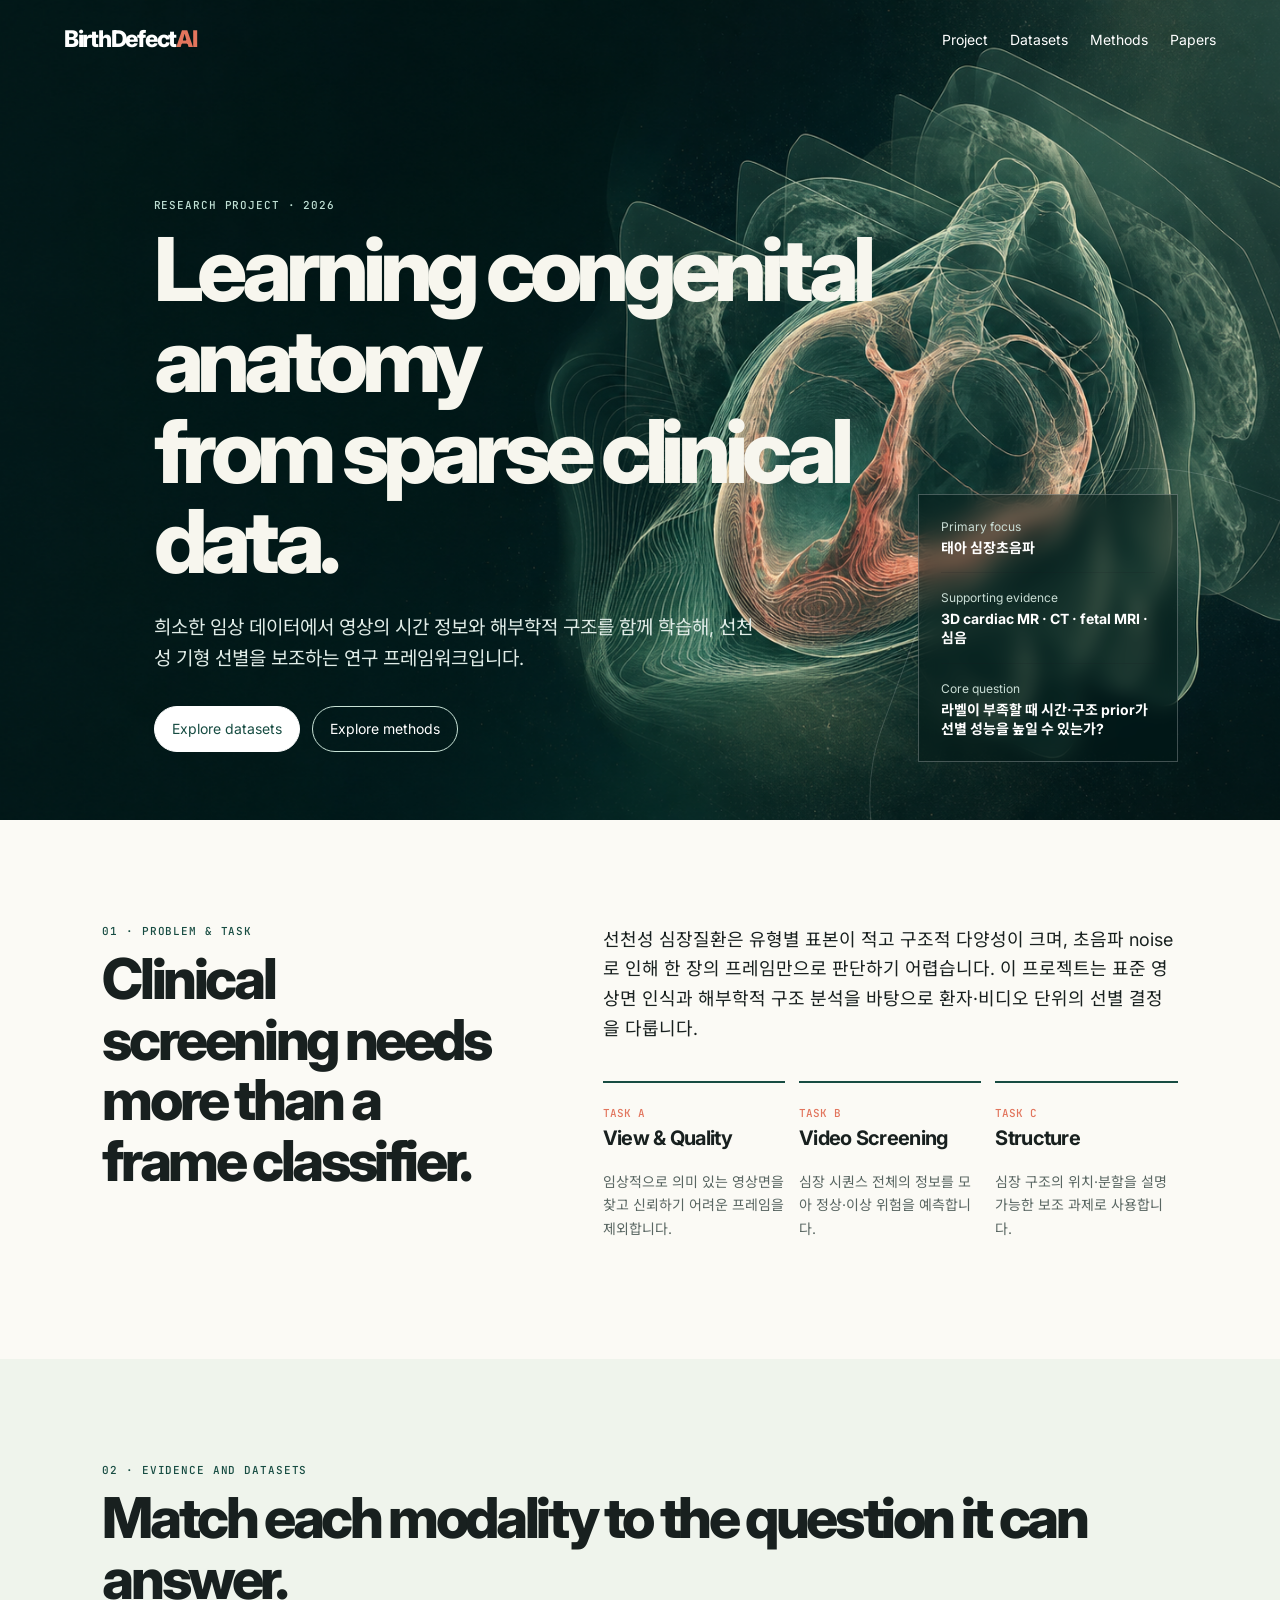
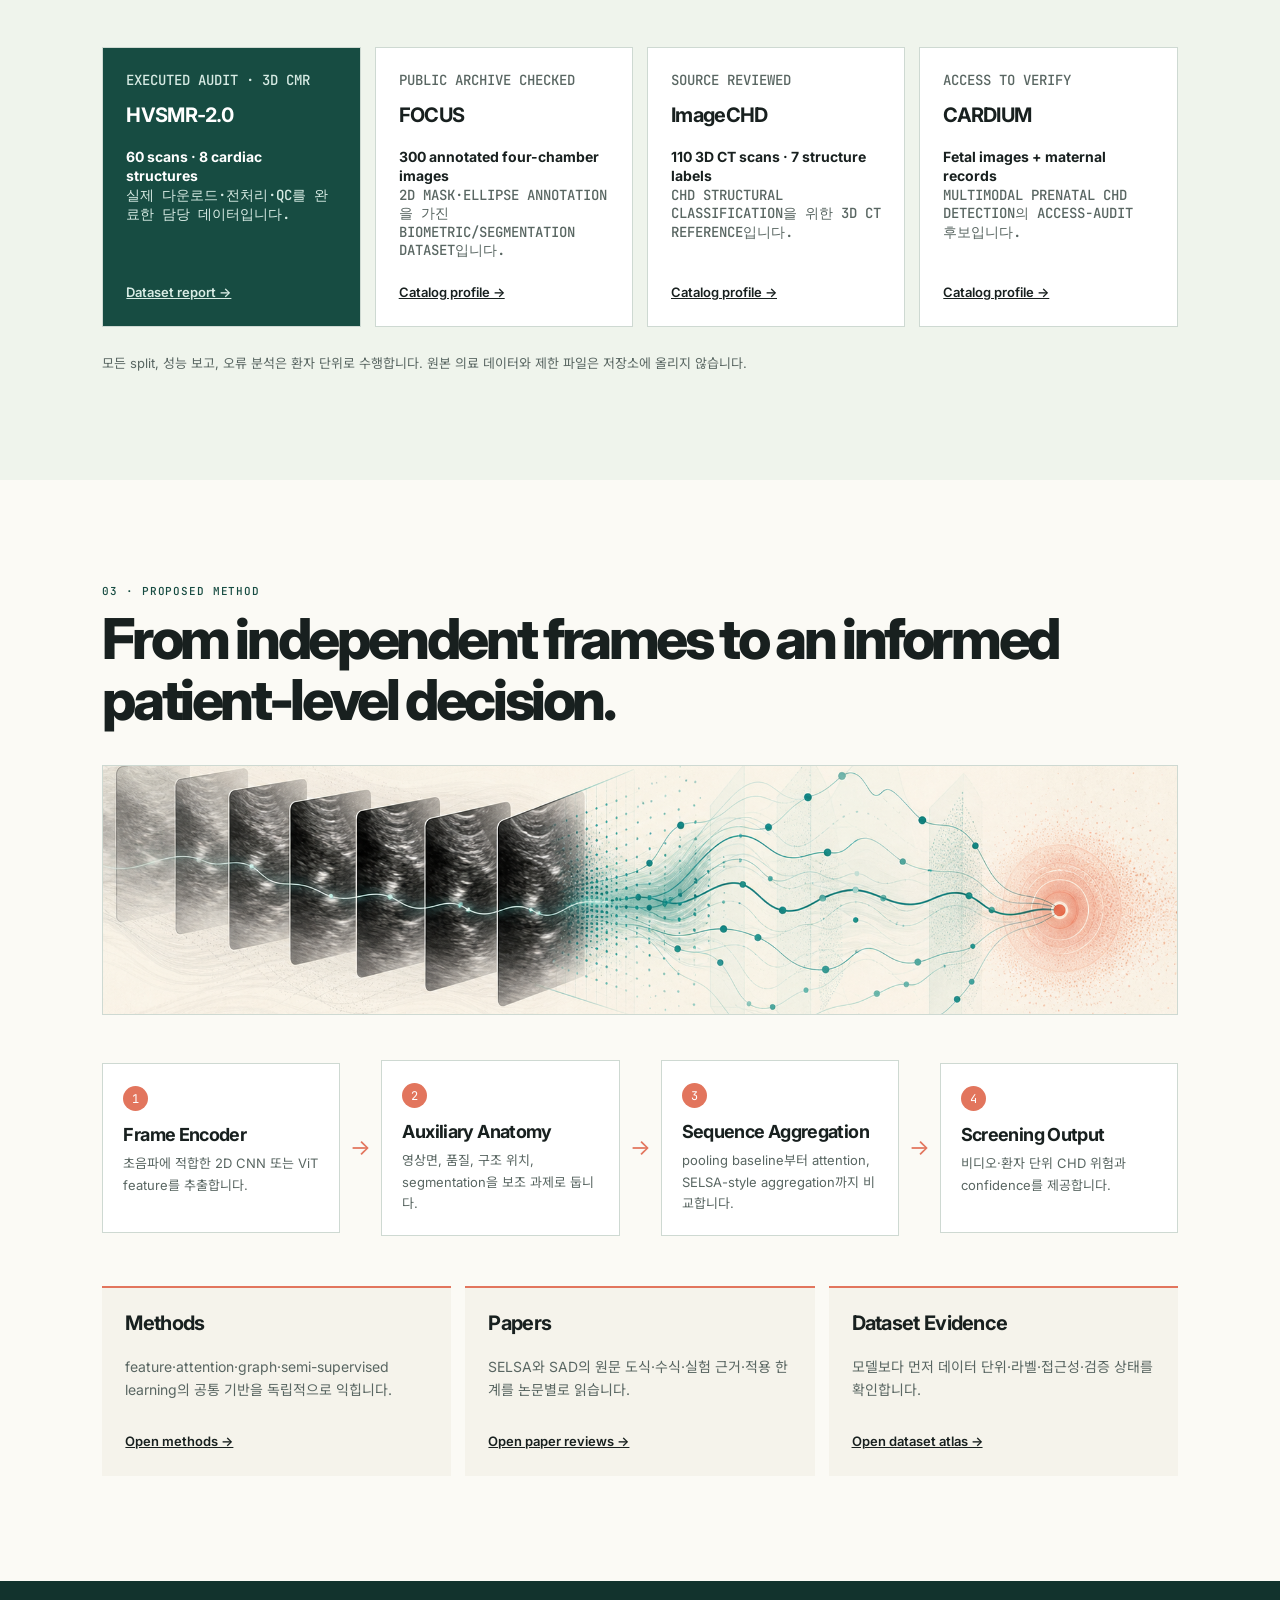
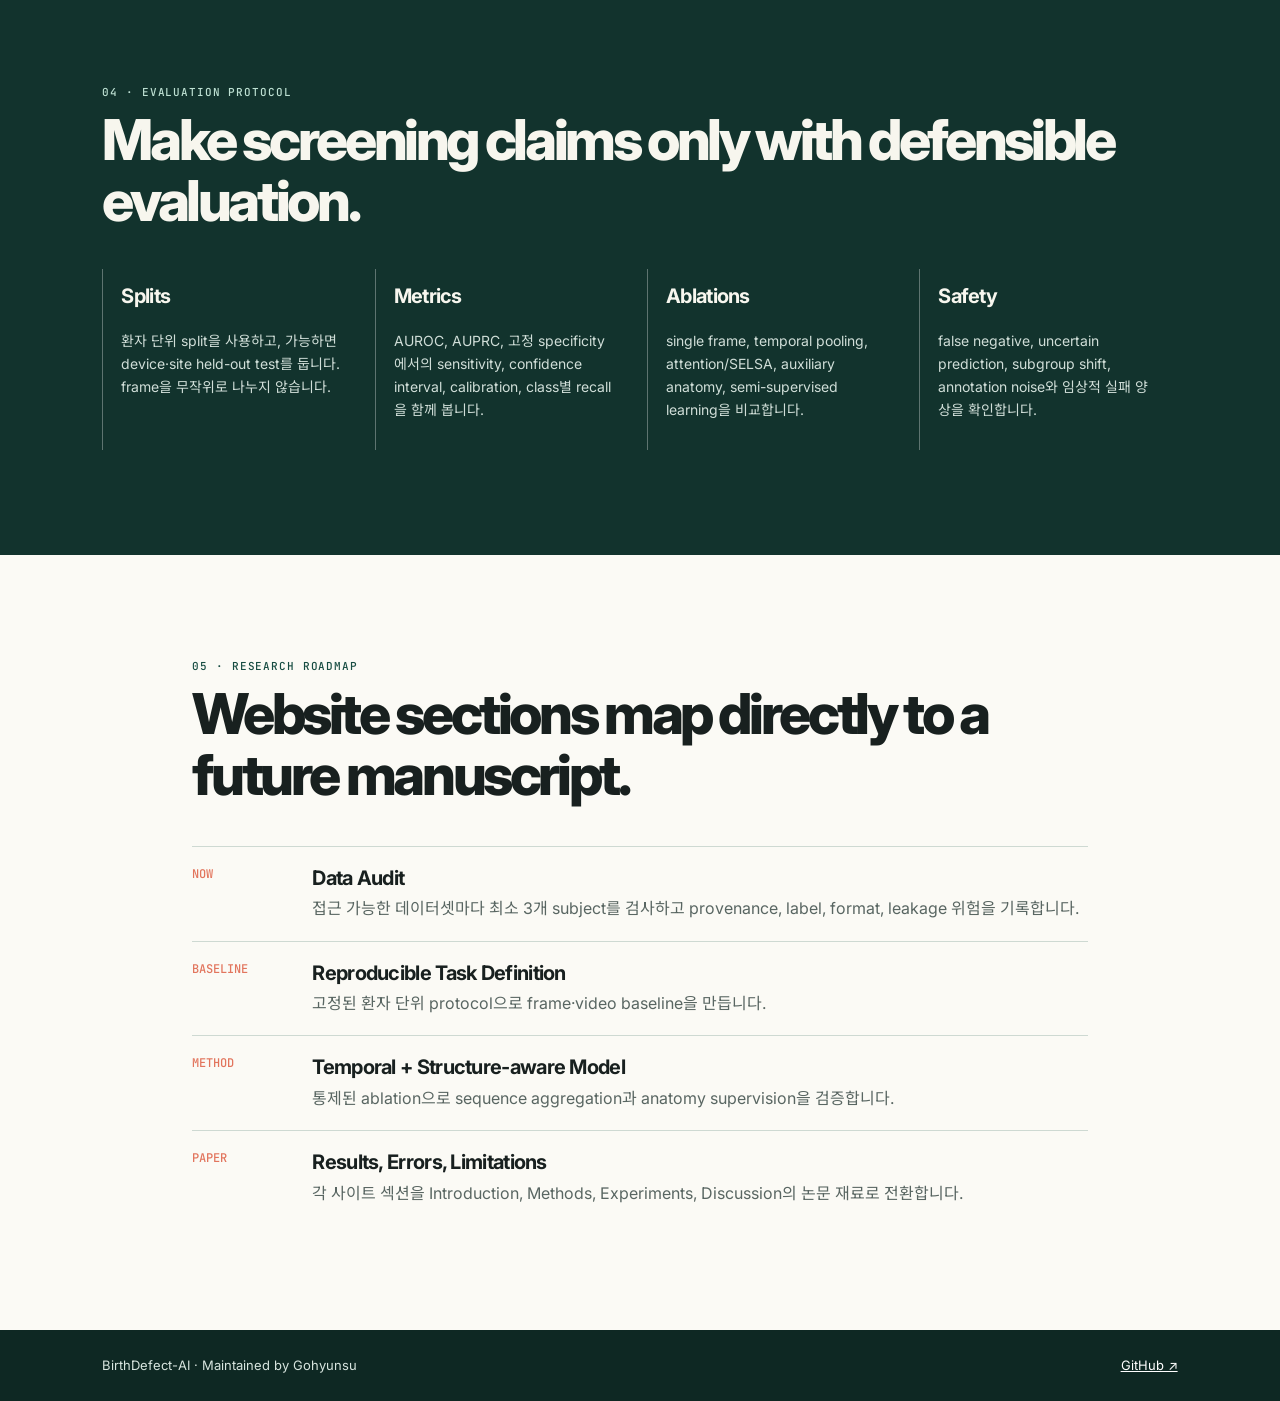
==== commit 371154ac: "Restructure site into datasets methods and papers" ====
--- a/index.html
+++ b/index.html
@@ -13,7 +13,7 @@
       <nav aria-label="Main navigation">
         <a class="wordmark" href="#top">BirthDefect<span>AI</span></a>
         <div class="nav-links">
-          <a href="#task">Task</a><a href="datasets.html">Datasets</a><a href="primer.html">Methods</a><a href="research.html">Literature</a><a href="#roadmap">Roadmap</a>
+          <a href="#task">Project</a><a href="datasets.html">Datasets</a><a href="methods.html">Methods</a><a href="papers.html">Papers</a>
         </div>
       </nav>
       <div class="hero-copy">
@@ -21,7 +21,7 @@
         <h1>Learning congenital anatomy<br />from sparse clinical data.</h1>
         <p class="lede">희소한 임상 데이터에서 영상의 시간 정보와 해부학적 구조를 함께 학습해, 선천성 기형 선별을 보조하는 연구 프레임워크입니다.</p>
         <div class="actions">
-          <a class="button primary" href="datasets.html">Explore datasets</a><a class="button" href="primer.html">Methods primer</a>
+          <a class="button primary" href="datasets.html">Explore datasets</a><a class="button" href="methods.html">Explore methods</a>
         </div>
       </div>
       <aside class="hero-card" aria-label="Project summary">
@@ -75,8 +75,8 @@
           <div><b>4</b><h3>Screening Output</h3><p>비디오·환자 단위 CHD 위험과 confidence를 제공합니다.</p></div>
         </div>
         <div class="method-notes">
-          <article><h3>Methods Primer</h3><p>feature·attention·graph·semi-supervised learning의 공통 기반을 먼저 익힙니다.</p><a href="primer.html">Start from concepts →</a></article>
-          <article><h3>Technical Reviews</h3><p>SELSA와 SAD의 원문 도식·수식·실험 근거·적용 한계를 분리해 읽습니다.</p><a href="research.html">Read technical reviews →</a></article>
+          <article><h3>Methods</h3><p>feature·attention·graph·semi-supervised learning의 공통 기반을 독립적으로 익힙니다.</p><a href="methods.html">Open methods →</a></article>
+          <article><h3>Papers</h3><p>SELSA와 SAD의 원문 도식·수식·실험 근거·적용 한계를 논문별로 읽습니다.</p><a href="papers.html">Open paper reviews →</a></article>
           <article><h3>Dataset Evidence</h3><p>모델보다 먼저 데이터 단위·라벨·접근성·검증 상태를 확인합니다.</p><a href="datasets.html">Open dataset atlas →</a></article>
         </div>
       </section>
--- a/styles.css
+++ b/styles.css
@@ -61,3 +61,22 @@
 /* Narrow-view safeguards for the long-form atlas. */
 html,body { overflow-x:hidden; }
 @media (max-width:540px) { .atlas-hero { width:100vw; }.atlas-copy { width:calc(100vw - 48px); max-width:calc(100vw - 48px); }.atlas-copy h1 { max-width:100%; font-size:32px; letter-spacing:-.045em; overflow-wrap:anywhere; word-break:break-all; }.atlas-copy .lede { max-width:100%; font-size:15px; overflow-wrap:anywhere; word-break:break-all; }.catalog-intro { width:calc(100vw - 48px); max-width:calc(100vw - 48px); }.catalog-intro h2 { font-size:30px; overflow-wrap:anywhere; word-break:break-all; }.catalog-intro p { font-size:15px; overflow-wrap:anywhere; word-break:break-all; }.atlas-status { min-width:0; grid-template-columns:32px minmax(0,1fr); }.atlas-status > div:last-child { min-width:0; } }
+
+/* Paper-specific learning paths */
+.paper-map-section { max-width:1280px; margin:auto; padding-top:78px; padding-bottom:78px; }.paper-map-section > div { max-width:900px; }.paper-map-section > div > p:last-child { color:var(--muted); font-size:17px; }.paper-map-section a { color:var(--green); font-weight:700; }.paper-map { display:grid; grid-template-columns:repeat(4,1fr); gap:14px; margin-top:40px; }.paper-map li { display:block; min-height:140px; padding:18px; border-top:2px solid var(--coral); background:#f5f3eb; }.paper-map span,.foundation-grid span { display:block; color:var(--coral); font:500 10px "JetBrains Mono",monospace; letter-spacing:.08em; text-transform:uppercase; }.paper-map b { display:block; margin:13px 0 7px; font-size:16px; line-height:1.22; }.paper-map small { display:block; color:var(--muted); font-size:12px; line-height:1.45; }.paper-foundation { max-width:1280px; margin:auto; }.detector-board,.memory-lifecycle { display:grid; grid-template-columns:1fr auto 1fr auto 1fr auto 1fr auto 1fr; gap:10px; align-items:center; margin:42px auto 0; padding:24px; color:#eaf1ed; background:#103831; }.detector-board article,.memory-lifecycle article { min-height:126px; padding:16px; border:1px solid rgba(255,255,255,.25); background:rgba(255,255,255,.07); }.detector-board span,.detector-board small,.memory-lifecycle span,.memory-lifecycle small { display:block; }.detector-board span,.memory-lifecycle span { color:#bfe0d4; font:10px "JetBrains Mono",monospace; letter-spacing:.06em; text-transform:uppercase; }.detector-board b,.memory-lifecycle b { display:block; margin:17px 0 7px; color:#fff; font-size:18px; line-height:1.15; }.detector-board small,.memory-lifecycle small { color:#d2e1db; font-size:11px; }.detector-board .accent,.memory-lifecycle .accent { border-color:var(--coral); background:rgba(226,117,93,.16); }.detector-board > i,.memory-lifecycle > i { color:var(--coral); font-size:23px; font-style:normal; }.foundation-grid { display:grid; grid-template-columns:repeat(3,1fr); gap:14px; margin-top:20px; }.foundation-grid article { min-height:202px; padding:21px; border:1px solid var(--line); background:#fff; }.foundation-grid h3 { margin:12px 0 9px; font-size:18px; }.foundation-grid p { margin:0; color:var(--muted); font-size:14px; }.paper-mechanics { max-width:1280px; margin:auto; }.mechanics-board { display:grid; grid-template-columns:1fr auto 1.45fr auto 1.1fr; gap:18px; align-items:center; margin-top:42px; padding:25px; color:#fff; background:#103831; }.mechanics-board > i { color:#bfe0d4; font-size:23px; font-style:normal; }.mechanics-query,.mechanics-output { padding:18px; border:1px solid rgba(255,255,255,.25); background:rgba(255,255,255,.07); }.mechanics-query span,.mechanics-output span { display:block; color:#bfe0d4; font:10px "JetBrains Mono",monospace; letter-spacing:.07em; text-transform:uppercase; }.mechanics-query b,.mechanics-output b { display:block; margin:12px 0 7px; font-size:20px; }.mechanics-query small,.mechanics-output small { color:#d4e4dd; font-size:12px; }.mechanics-candidates { display:grid; gap:8px; }.mechanics-candidates article { display:grid; grid-template-columns:1.25fr .9fr 1fr; gap:9px; align-items:center; padding:8px 10px; border:1px solid rgba(255,255,255,.16); font-size:12px; }.mechanics-candidates b { color:#dcebe5; font:11px "JetBrains Mono",monospace; }.mechanics-candidates em { position:relative; display:block; overflow:hidden; color:#fff; background:rgba(255,255,255,.13); font:10px/22px "JetBrains Mono",monospace; font-style:normal; text-align:center; isolation:isolate; }.mechanics-candidates em:before { content:""; position:absolute; z-index:-1; inset:0 auto 0 0; width:var(--w); background:var(--coral); }.event-board { display:grid; grid-template-columns:1fr auto 1.1fr; gap:25px; align-items:center; margin-top:42px; padding:26px; border:1px solid var(--line); background:#fff; }.event-stream { display:grid; gap:9px; }.event-stream article { display:grid; grid-template-columns:80px 1fr auto; align-items:center; gap:13px; padding:12px 14px; border-left:2px solid var(--green); background:#f5f3eb; }.event-stream .current { border-color:var(--coral); background:#fff6ef; }.event-stream span,.temporal-neighborhood span { color:var(--coral); font:10px "JetBrains Mono",monospace; }.event-stream b { font-size:15px; }.event-stream small { color:var(--muted); font:11px "JetBrains Mono",monospace; }.event-board > i { color:var(--coral); font-size:25px; font-style:normal; }.temporal-neighborhood { position:relative; min-height:230px; padding:24px; overflow:hidden; color:#fff; background:#174c42; }.temporal-neighborhood > b { position:absolute; left:40%; top:38%; display:grid; place-items:center; width:76px; height:76px; border:2px solid #fff; border-radius:50%; font-size:22px; }.temporal-neighborhood em { position:absolute; display:grid; place-items:center; width:75px; height:75px; border-radius:50%; color:var(--green); background:#dce8dc; font:12px "JetBrains Mono",monospace; font-style:normal; text-align:center; }.temporal-neighborhood em small { font-size:9px; }.temporal-neighborhood em:nth-of-type(1) { left:8%; bottom:17%; }.temporal-neighborhood em:nth-of-type(2) { right:8%; top:17%; background:#f1c0aa; }.temporal-neighborhood strong { position:absolute; right:17px; bottom:14px; color:#c9e1d7; font-size:11px; line-height:1.3; text-align:right; }.memory-lifecycle { margin-top:42px; }.memory-lifecycle article { min-height:140px; }.memory-lifecycle b { font-size:16px; }
+@media (max-width:850px) { .paper-map { grid-template-columns:1fr 1fr; }.detector-board,.memory-lifecycle { grid-template-columns:1fr; }.detector-board > i,.memory-lifecycle > i { justify-self:center; transform:rotate(90deg); }.foundation-grid { grid-template-columns:1fr; }.mechanics-board { grid-template-columns:1fr; }.mechanics-board > i { justify-self:center; transform:rotate(90deg); }.event-board { grid-template-columns:1fr; }.event-board > i { justify-self:center; transform:rotate(90deg); } }
+@media (max-width:540px) { .paper-map-section { padding-top:62px; padding-bottom:62px; }.paper-map { grid-template-columns:1fr; }.event-stream article { grid-template-columns:1fr; gap:4px; }.temporal-neighborhood > b { left:36%; }.mechanics-candidates article { grid-template-columns:1fr; } }
+
+/* Prevent long-form paper prose from creating a horizontal mobile canvas. */
+.paper-intro > div { min-width:0; }
+@media (max-width:540px) { .paper-hero-copy { width:calc(100vw - 48px); max-width:calc(100vw - 48px); }.paper-map-section,.paper-foundation,.paper-mechanics,.technical-section,.evidence-section,.paper-application,.meeting-section { width:100%; max-width:100%; }.paper-map-section h2,.paper-foundation h2,.paper-mechanics h2,.paper-intro h2 { font-size:34px; overflow-wrap:anywhere; word-break:break-word; }.paper-map-section p,.paper-intro p,.paper-foundation p,.paper-mechanics p { overflow-wrap:anywhere; word-break:break-word; }.paper-hero .lede { font-size:16px; overflow-wrap:anywhere; word-break:break-word; } }
+@media (max-width:540px) { .result-table { overflow-x:auto; } }
+
+/* Clean site tree: dataset detail leaves and independent method/paper hubs. */
+.methods-hero { background:radial-gradient(circle at 78% 32%,rgba(137,183,167,.38),transparent 24%),linear-gradient(120deg,#0d362f 0%,#174c42 58%,#397368 100%); }.papers-hero { background:radial-gradient(circle at 78% 32%,rgba(226,117,93,.36),transparent 24%),linear-gradient(120deg,#12332d 0%,#245147 58%,#536c65 100%); }.methods-index,.paper-index { max-width:1080px; margin:0 auto; }.paper-index { grid-template-columns:1fr 1fr; }.dataset-detail-hero { min-height:470px; padding:28px max(5vw,32px) 62px; color:#f7f6ee; background:linear-gradient(120deg,#103b34,#174c42 58%,#4a776b); }.dataset-detail-hero .wordmark,.dataset-detail-hero .nav-links a { color:#fff; }.dataset-detail-copy { max-width:780px; margin:105px 0 0 7vw; }.dataset-detail-copy .eyebrow { color:#bfe0d4; }.dataset-detail-copy .lede { color:#dcebe5; }.dataset-detail { max-width:1280px; margin:auto; }.dataset-detail-figure { display:grid; grid-template-columns:repeat(3,1fr); gap:10px; margin:42px 0 0; padding:13px; border:1px solid var(--line); background:#f5f3eb; }.dataset-detail-figure img { display:block; width:100%; aspect-ratio:1/1; object-fit:cover; background:#111; }.dataset-detail-figure figcaption { grid-column:1/-1; padding:6px 3px 0; color:var(--muted); font-size:12px; }.dataset-detail-visual { max-width:920px; margin:42px auto 0; }.detail-facts { display:grid; grid-template-columns:repeat(3,1fr); gap:14px; margin-top:22px; }.detail-facts article { padding:20px; border-top:2px solid var(--coral); background:#f5f3eb; }.detail-facts span { display:block; color:var(--coral); font:10px "JetBrains Mono",monospace; letter-spacing:.08em; text-transform:uppercase; }.detail-facts b { display:block; margin:12px 0 6px; font-size:18px; }.detail-facts p { margin:0; color:var(--muted); font-size:13px; }
+@media (max-width:850px) { .dataset-detail-copy { margin-left:0; }.paper-index,.detail-facts { grid-template-columns:1fr; } }
+@media (max-width:540px) { .dataset-detail-hero { min-height:400px; padding-left:24px; padding-right:24px; }.dataset-detail-copy { margin-top:76px; }.dataset-detail-copy .lede { font-size:16px; }.dataset-detail-figure { grid-template-columns:1fr; }.dataset-detail-visual { min-height:0; } }
+
+.dataset-leaf-nav { max-width:1280px; margin:auto; }.dataset-leaf-grid { display:grid; grid-template-columns:repeat(5,1fr); gap:12px; margin-top:36px; }.dataset-leaf-grid a { display:block; min-height:166px; padding:18px; border-top:2px solid var(--coral); background:#f5f3eb; color:var(--ink); text-decoration:none; }.dataset-leaf-grid span,.dataset-leaf-grid small { display:block; }.dataset-leaf-grid span { color:var(--coral); font:10px "JetBrains Mono",monospace; letter-spacing:.06em; text-transform:uppercase; }.dataset-leaf-grid b { display:block; margin:26px 0 7px; font-size:18px; }.dataset-leaf-grid small { color:var(--muted); font-size:12px; line-height:1.4; }.dataset-leaf-grid a:hover { background:#e8f0e8; }
+@media (max-width:850px) { .dataset-leaf-grid { grid-template-columns:repeat(2,1fr); } }
+@media (max-width:540px) { .dataset-leaf-grid { grid-template-columns:1fr; } }
